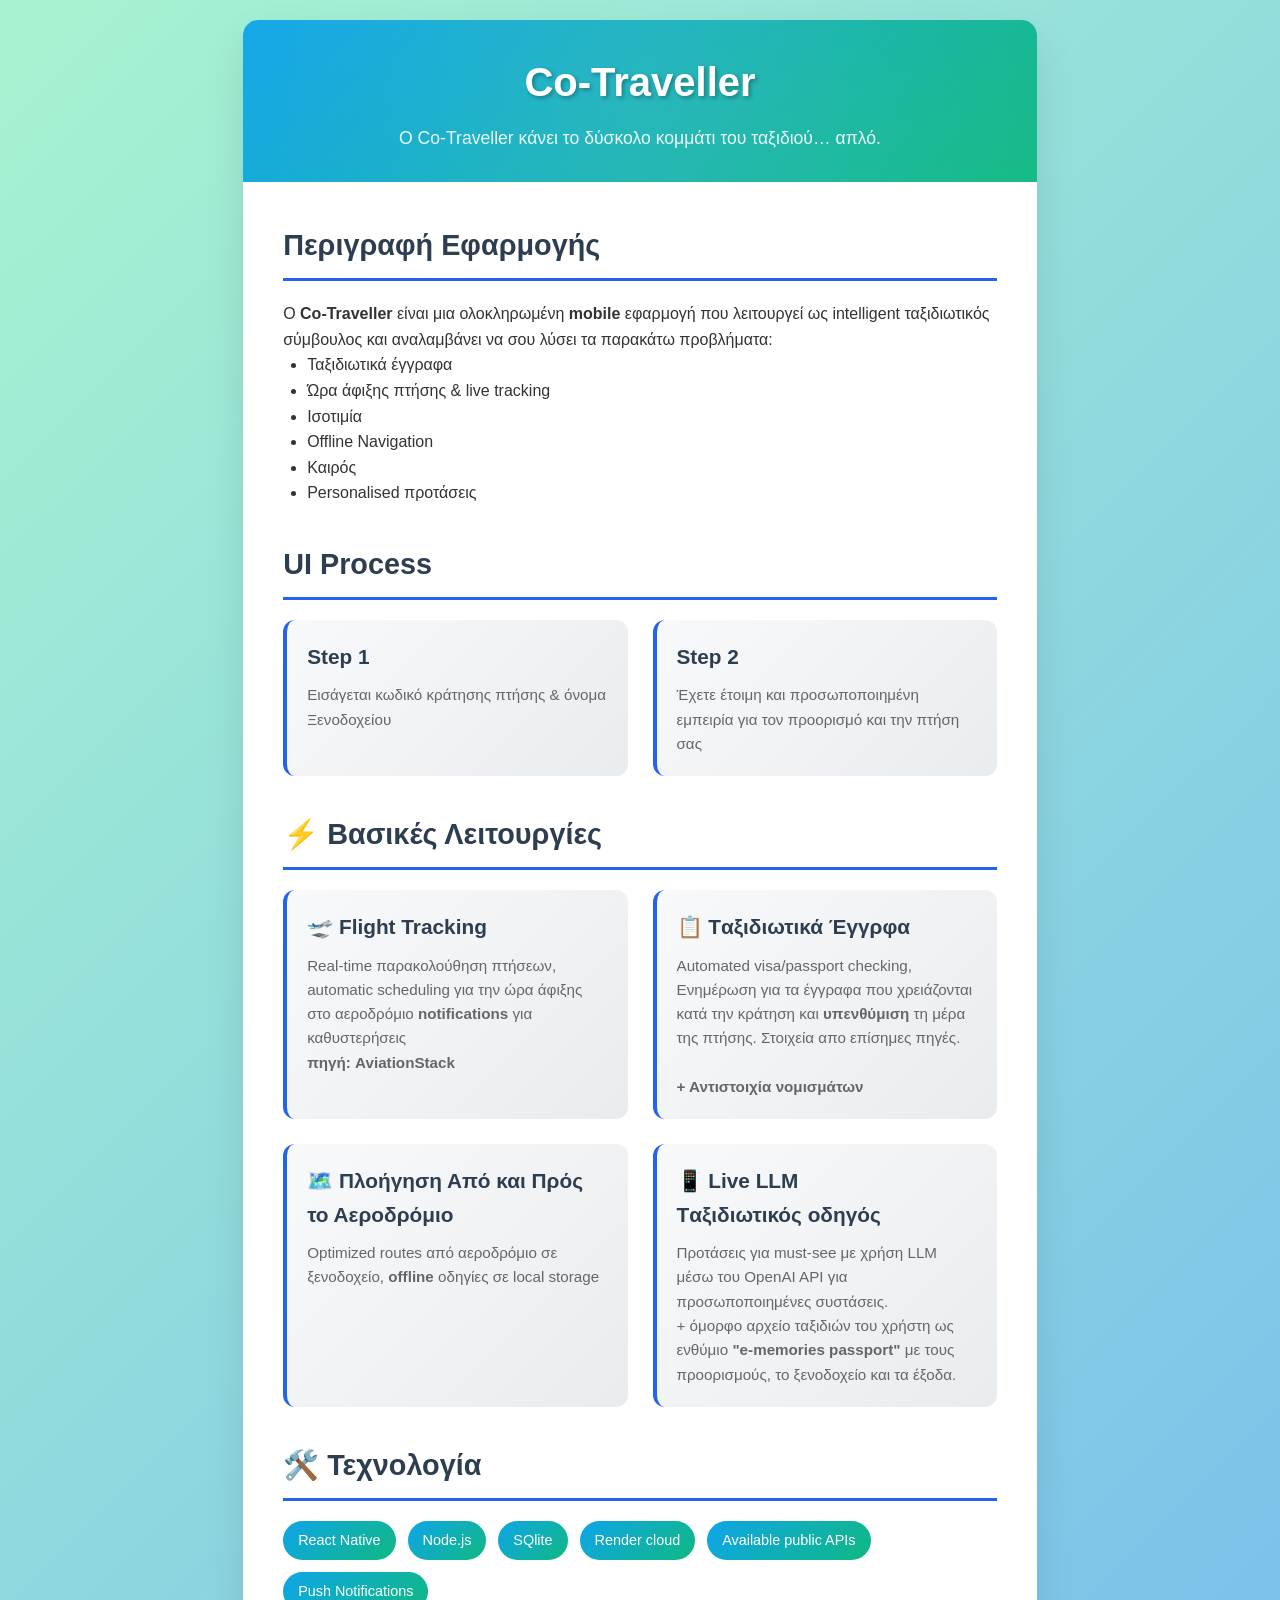
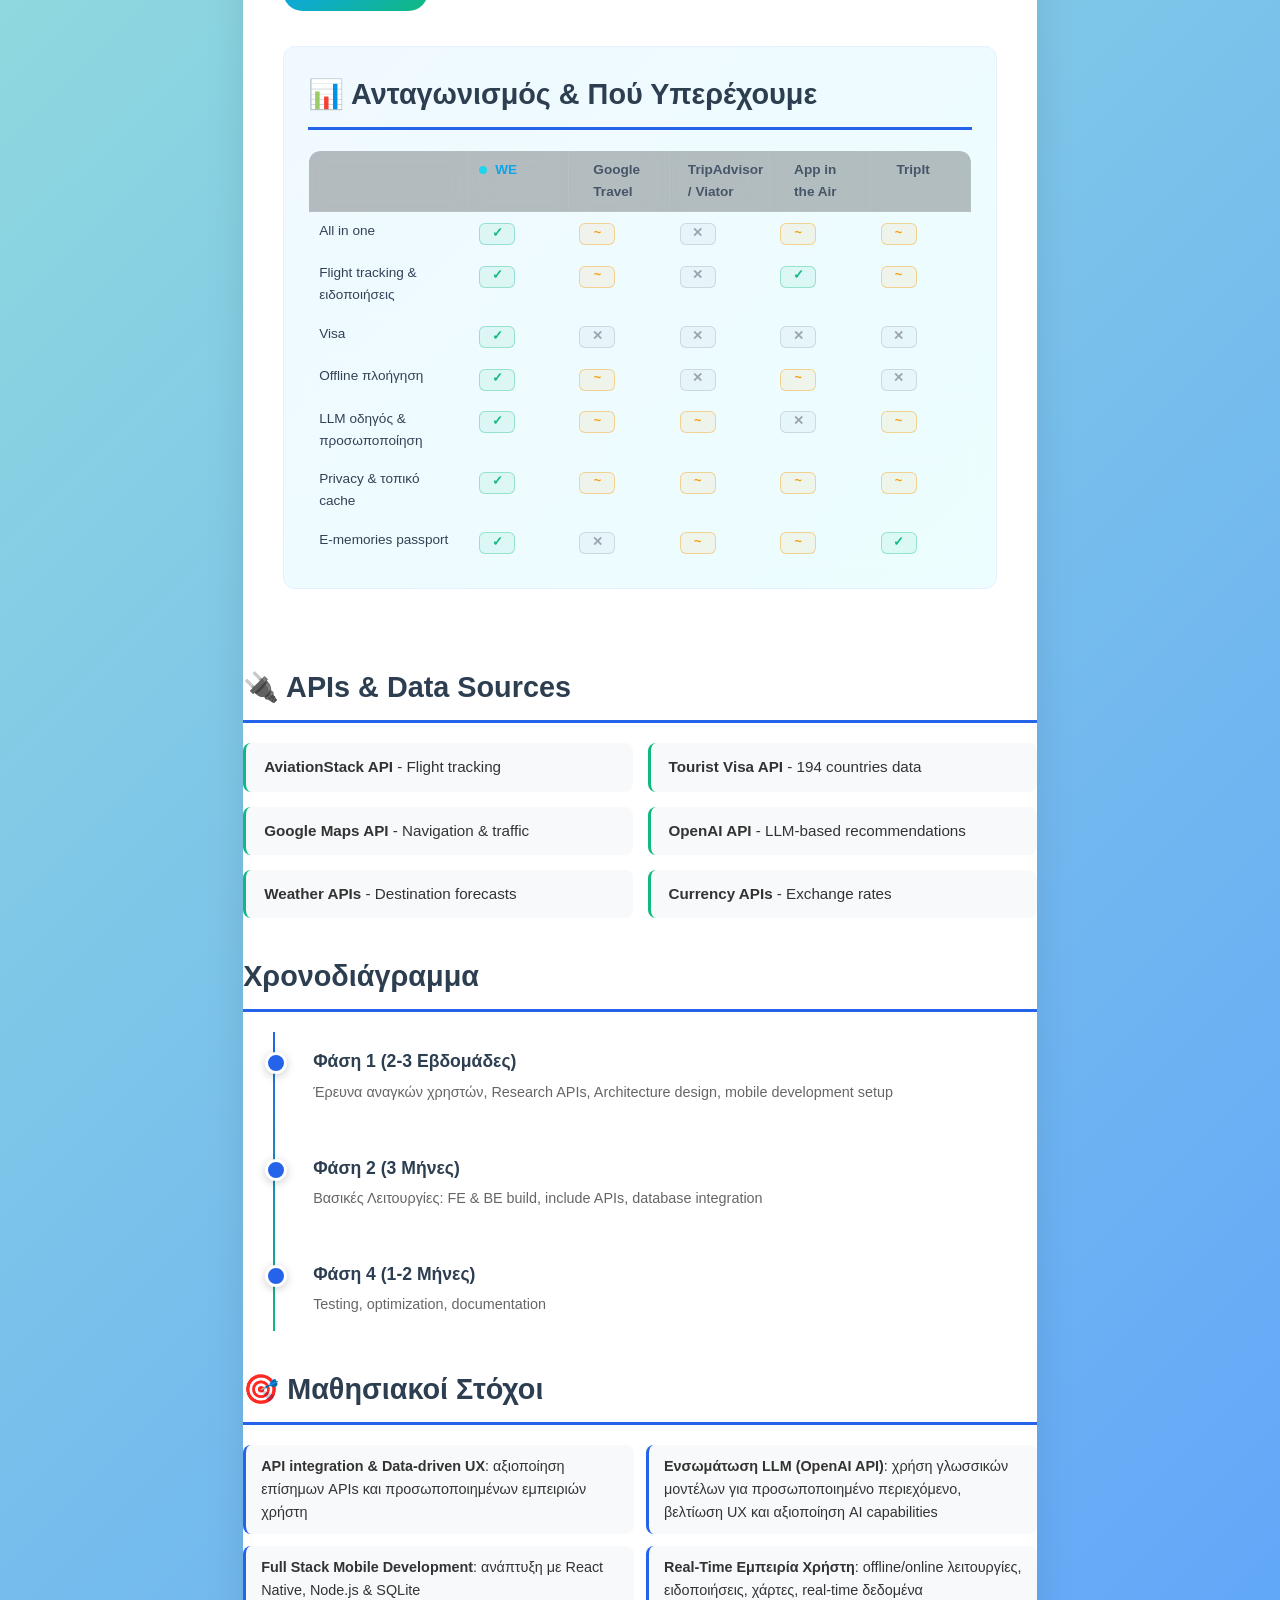
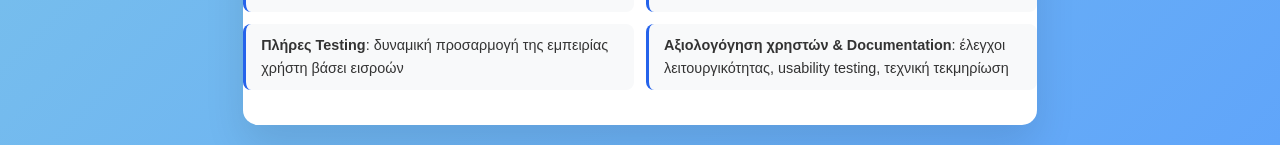
==== index.html @ 0fa01d72 "separate" ====
<!DOCTYPE html>
<html lang="el">
<head>
    <meta charset="UTF-8">
    <meta name="viewport" content="width=device-width, initial-scale=1.0">
    <title>Co-Traveller App - Διπλωματική Εργασία</title>
    <link rel="stylesheet" href="./index.css">
</head>
<body>
    <div class="container">
        <div class="header">
            <h1>Co-Traveller</h1>
            <p>Ο Co-Traveller κάνει το δύσκολο κομμάτι του ταξιδιού… απλό.</p>
        </div>

        <div class="content">
            <div class="section">
                <h2>Περιγραφή Εφαρμογής</h2>
                <p>O <strong>Co-Traveller</strong> είναι μια ολοκληρωμένη <strong>mobile</strong> εφαρμογή που λειτουργεί ως intelligent ταξιδιωτικός σύμβουλος και αναλαμβάνει να σου λύσει τα παρακάτω προβλήματα:</p>
                <div style="padding-left: 1.5em;">
                    <p> </p>
                    <ul>

                        <li>Ταξιδιωτικά έγγραφα</li>
                        <li>Ώρα άφιξης πτήσης & live tracking</li>
                        <li>Ισοτιμία</li>
                        <li>Offline Navigation</li>
                        <li>Καιρός</li>
                        <li>Personalised προτάσεις</li>
                    </ul>
                </div>
            </div>

            <div class="section">
                <h2>UI Process</h2>
                <div class="features-grid">
                    <div class="feature-card">
                        <h3>Step 1</h3>
                        <p>Εισάγεται κωδικό κράτησης πτήσης & όνομα Ξενοδοχείου</p>
                    </div>
                    <div class="feature-card">
                        <h3>Step 2</h3>
                        <p>Έχετε έτοιμη και προσωποποιημένη εμπειρία για τον προορισμό και την πτήση σας</p>
                    </div>
                </div>
            </div>

            <div class="section">
                <h2>⚡ Βασικές Λειτουργίες</h2>
                <div class="features-grid">
                    <div class="feature-card">
                        <h3>🛫 Flight Tracking</h3>
                        <p>Real-time παρακολούθηση πτήσεων, automatic scheduling για την ώρα άφιξης στο αεροδρόμιο <strong>notifications</strong> για καθυστερήσεις <br><strong> πηγή: AviationStack</strong></p>
                    </div>
                    <div class="feature-card">
                        <h3>📋 Tαξιδιωτικά Έγγρφα </h3>
                        <p>Automated visa/passport checking, Ενημέρωση για τα έγγραφα που χρειάζονται κατά την κράτηση και <strong>υπενθύμιση</strong> τη μέρα της πτήσης. Στοιχεία απο επίσημες πηγές.<br><br><strong> + Αντιστοιχία νομισμάτων</strong> </p>
                    </div>
                    <div class="feature-card">
                        <h3>🗺️ Πλοήγηση Από και Πρός το Αεροδρόμιο </h3>
                        <p>Optimized routes από αεροδρόμιο σε ξενοδοχείο, <strong>offline</strong> οδηγίες σε local storage </p>
                    </div>
                    <div class="feature-card">
                        <h3>📱 Live LLM <br>Tαξιδιωτικός οδηγός</h3>
                        <p>Προτάσεις για must-see με χρήση LLM μέσω του OpenAI API για προσωποποιημένες συστάσεις. <br>+ όμορφο αρχείο ταξιδιών του χρήστη ως ενθύμιο <strong>"e-memories passport"</strong> με τους προορισμούς, το ξενοδοχείο και τα έξοδα.</p>
                    </div>
                </div>
            </div>
            

            <div class="section">
                <h2>🛠️ Τεχνολογία</h2>
                <div class="tech-stack">
                    <div class="tech-item">React Native</div>
                    <div class="tech-item">Node.js </div>
                    <div class="tech-item">SQlite</div>
                    <div class="tech-item">Render cloud</div>
                    <div class="tech-item">Available public APIs</div>
                    <div class="tech-item"> Push Notifications</div>
                </div>
            </div>

            <div class="section compare-section">
  <h2 class="compare-title">📊 Ανταγωνισμός & Πού Υπερέχουμε</h2>


    <div class="matrix-wrap">
      <div class="matrix-grid">
        <!-- Header Row -->
        <div class="matrix-cell matrix-head"></div>
        <div class="matrix-cell matrix-head"><div class="matrix-col-title brand co"><span class="dot-sm" style="background:#22d3ee"></span> WE</div></div>
        <div class="matrix-cell matrix-head"><div class="matrix-col-title brand comp"><span class="dot-sm"></span> Google Travel</div></div>
        <div class="matrix-cell matrix-head"><div class="matrix-col-title brand comp"><span class="dot-sm"></span> TripAdvisor / Viator</div></div>
        <div class="matrix-cell matrix-head"><div class="matrix-col-title brand comp"><span class="dot-sm"></span> App in the Air</div></div>
        <div class="matrix-cell matrix-head"><div class="matrix-col-title brand comp"><span class="dot-sm"></span> TripIt</div></div>

        <!-- Row: PNR → End-to-end Flow -->
        <div class="matrix-cell matrix-row-title">All in one</div>
        <div class="matrix-cell"><span class="pill yes"><span class="sym">✓</span></span></div>
        <div class="matrix-cell"><span class="pill partial"><span class="sym">~</span></span></div>
        <div class="matrix-cell"><span class="pill no"><span class="sym">✕</span></span></div>
        <div class="matrix-cell"><span class="pill partial"><span class="sym">~</span></span></div>
        <div class="matrix-cell"><span class="pill partial"><span class="sym">~</span></span></div>

        <!-- Row: Flight Tracking & Alerts -->
        <div class="matrix-cell matrix-row-title">Flight tracking & ειδοποιήσεις</div>
        <div class="matrix-cell"><span class="pill yes"><span class="sym">✓</span></span></div>
        <div class="matrix-cell"><span class="pill partial"><span class="sym">~</span></span></div>
        <div class="matrix-cell"><span class="pill no"><span class="sym">✕</span></span></div>
        <div class="matrix-cell"><span class="pill yes"><span class="sym">✓</span></span></div>
        <div class="matrix-cell"><span class="pill partial"><span class="sym">~</span></span></div>

        <!-- Row: Visa / Έγγραφα -->
        <div class="matrix-cell matrix-row-title">Visa</div>
        <div class="matrix-cell"><span class="pill yes"><span class="sym">✓</span></span></div>
        <div class="matrix-cell"><span class="pill no"><span class="sym">✕</span></span></div>
        <div class="matrix-cell"><span class="pill no"><span class="sym">✕</span></span></div>
        <div class="matrix-cell"><span class="pill no"><span class="sym">✕</span></span></div>
        <div class="matrix-cell"><span class="pill no"><span class="sym">✕</span></span></div>

        <!-- Row: Offline Navigation -->
        <div class="matrix-cell matrix-row-title">Offline πλοήγηση</div>
        <div class="matrix-cell"><span class="pill yes"><span class="sym">✓</span></span></div>
        <div class="matrix-cell"><span class="pill partial"><span class="sym">~</span></span></div>
        <div class="matrix-cell"><span class="pill no"><span class="sym">✕</span></span></div>
        <div class="matrix-cell"><span class="pill partial"><span class="sym">~</span></span></div>
        <div class="matrix-cell"><span class="pill no"><span class="sym">✕</span></span></div>

        <!-- Row: LLM Guide / Personalization -->
        <div class="matrix-cell matrix-row-title">LLM οδηγός & προσωποποίηση</div>
        <div class="matrix-cell"><span class="pill yes"><span class="sym">✓</span></span></div>
        <div class="matrix-cell"><span class="pill partial"><span class="sym">~</span></span></div>
        <div class="matrix-cell"><span class="pill partial"><span class="sym">~</span></span></div>
        <div class="matrix-cell"><span class="pill no"><span class="sym">✕</span></span></div>
        <div class="matrix-cell"><span class="pill partial"><span class="sym">~</span></span></div>

        <!-- Row: Privacy / GDPR -->
        <div class="matrix-cell matrix-row-title">Privacy & τοπικό cache </div>
        <div class="matrix-cell"><span class="pill yes"><span class="sym">✓</span></span></div>
        <div class="matrix-cell"><span class="pill partial"><span class="sym">~</span></span></div>
        <div class="matrix-cell"><span class="pill partial"><span class="sym">~</span></span></div>
        <div class="matrix-cell"><span class="pill partial"><span class="sym">~</span></span></div>
        <div class="matrix-cell"><span class="pill partial"><span class="sym">~</span></span></div>

        <!-- Row: E‑memories passport -->
        <div class="matrix-cell matrix-row-title">E‑memories passport </div>
        <div class="matrix-cell"><span class="pill yes"><span class="sym">✓</span></span></div>
        <div class="matrix-cell"><span class="pill no"><span class="sym">✕</span></span></div>
        <div class="matrix-cell"><span class="pill partial"><span class="sym">~</span></span></div>
        <div class="matrix-cell"><span class="pill partial"><span class="sym">~</span></span></div>
        <div class="matrix-cell"><span class="pill yes"><span class="sym">✓</span></span></div>
      </div>
    </div>

  </div>

            </div>
            

            <div class="section">
                <h2>🔌 APIs & Data Sources</h2>
                <div class="apis-list">
                    <div class="api-item"><strong>AviationStack API</strong> - Flight tracking</div>
                    <div class="api-item"><strong>Tourist Visa API</strong> - 194 countries data</div>
                    <div class="api-item"><strong>Google Maps API</strong> - Navigation & traffic</div>
                    <div class="api-item"><strong>OpenAI API</strong> - LLM-based recommendations</div>
                    <div class="api-item"><strong>Weather APIs</strong> - Destination forecasts</div>
                    <div class="api-item"><strong>Currency APIs</strong> - Exchange rates</div>
                </div>
            </div>

            <div class="section">
                <h2>Χρονοδιάγραμμα</h2>
                <div class="timeline">
                    <div class="timeline-item">
                        <h4>Φάση 1 (2-3 Εβδομάδες)</h4>
                        <p>Έρευνα αναγκών χρηστών, Research APIs, Architecture design, mobile development setup</p>
                    </div>
                    <div class="timeline-item">
                        <h4>Φάση 2 (3 Μήνες)</h4>
                        <p>Βασικές Λειτουργίες: FE & BE build, include APIs, database integration</p>
                    </div>
                    <div class="timeline-item">
                        <h4>Φάση 4 (1-2 Μήνες)</h4>
                        <p>Testing, optimization, documentation</p>
                    </div>
                </div>
            </div>

            <div class="section">
                <h2>🎯 Μαθησιακοί Στόχοι</h2>
                <ul class="learning-goals">
                    <li><strong>API integration & Data-driven UX</strong>: αξιοποίηση επίσημων APIs και προσωποποιημένων εμπειριών χρήστη</li>
                    <li><strong>Ενσωμάτωση LLM (OpenAI API)</strong>: χρήση γλωσσικών μοντέλων για προσωποποιημένο περιεχόμενο, βελτίωση UX και αξιοποίηση AI capabilities</li>
                    <li><strong>Full Stack Mobile Development</strong>: ανάπτυξη με React Native, Node.js & SQLite</li>
                    <li><strong>Real-Time Εμπειρία Χρήστη</strong>: offline/online λειτουργίες, ειδοποιήσεις, χάρτες, real-time δεδομένα</li>
                    <li><strong>Πλήρες Testing</strong>: δυναμική προσαρμογή της εμπειρίας χρήστη βάσει εισροών</li>
                    <li><strong>Αξιολογόγηση χρηστών & Documentation</strong>: έλεγχοι λειτουργικότητας, usability testing, τεχνική τεκμηρίωση</li>
                </ul>
            </div>
    </div>
</div>
</body>
</html>
---- index.css ----
* {
    margin: 0;
    padding: 0;
    box-sizing: border-box;
}

body {
    font-family: 'Segoe UI', Tahoma, Geneva, Verdana, sans-serif;
    line-height: 1.6;
    color: #333;
    background: linear-gradient(135deg, #a7f3d0 0%, #60a5fa 100%);
    min-height: 100vh;
    padding: 20px;
}

.container {
    max-width: 210mm;
    margin: 0 auto;
    background: white;
    border-radius: 15px;
    box-shadow: 0 20px 40px rgba(0,0,0,0.1);
    overflow: hidden;
    animation: slideIn 0.8s ease-out;
}

@keyframes slideIn {
    from { transform: translateY(30px); opacity: 0; }
    to { transform: translateY(0); opacity: 1; }
}

.header {
    background: linear-gradient(135deg, #0ea5e9, #10b981);
    color: white;
    padding: 30px;
    text-align: center;
    position: relative;
    overflow: hidden;
}

.header::before {
    content: '';
    position: absolute;
    top: -50%;
    left: -50%;
    width: 200%;
    height: 200%;
    background: radial-gradient(circle, rgba(255,255,255,0.1) 0%, transparent 70%);
    animation: pulse 4s ease-in-out infinite;
}

@keyframes pulse {
    0%, 100% { transform: scale(1); opacity: 0.5; }
    50% { transform: scale(1.1); opacity: 0.8; }
}

.header h1 {
    font-size: 2.5em;
    margin-bottom: 10px;
    text-shadow: 2px 2px 4px rgba(0,0,0,0.3);
    position: relative;
    z-index: 1;
}

.header p {
    font-size: 1.1em;
    opacity: 0.9;
    position: relative;
    z-index: 1;
}

.content {
    padding: 40px;
}

.section {
    margin-bottom: 35px;
    opacity: 0;
    transform: translateY(20px);
    animation: fadeInUp 0.6s ease-out forwards;
}

.section:nth-child(1) { animation-delay: 0.2s; }
.section:nth-child(2) { animation-delay: 0.4s; }
.section:nth-child(3) { animation-delay: 0.6s; }
.section:nth-child(4) { animation-delay: 0.8s; }
.section:nth-child(5) { animation-delay: 1s; }

@keyframes fadeInUp {
    to {
        opacity: 1;
        transform: translateY(0);
    }
}

.section h2 {
    color: #2c3e50;
    font-size: 1.8em;
    margin-bottom: 20px;
    padding-bottom: 10px;
    border-bottom: 3px solid #2563eb;
    position: relative;
}

.section h2::before {
    content: '';
    position: absolute;
    bottom: -3px;
    left: 0;
    width: 0;
    height: 3px;
    background: #10b981;
    transition: width 0.3s ease;
}

.section:hover h2::before {
    width: 100%;
}

.features-grid {
    display: grid;
    grid-template-columns: repeat(2, 1fr);
    gap: 25px;
    margin-top: 20px;
}

.feature-card {
    background: linear-gradient(135deg, #f8f9fa, #e9ecef);
    padding: 20px;
    border-radius: 12px;
    border-left: 4px solid #2563eb;
    transition: all 0.3s ease;
    position: relative;
    overflow: hidden;
}

.feature-card::before {
    content: '';
    position: absolute;
    top: 0;
    left: -100%;
    width: 100%;
    height: 100%;
    background: linear-gradient(90deg, transparent, rgba(255,255,255,0.4), transparent);
    transition: left 0.5s ease;
}

.feature-card:hover::before {
    left: 100%;
}

.feature-card:hover {
    transform: translateY(-5px);
    box-shadow: 0 10px 25px rgba(0,0,0,0.1);
}

.feature-card h3 {
    color: #2c3e50;
    font-size: 1.3em;
    margin-bottom: 10px;
}

.feature-card p {
    color: #666;
    font-size: 0.95em;
}

.tech-stack {
    display: flex;
    flex-wrap: wrap;
    gap: 12px;
    margin-top: 15px;
}

.tech-item {
    background: linear-gradient(135deg, #0ea5e9, #10b981);
    color: white;
    padding: 8px 15px;
    border-radius: 20px;
    font-size: 0.9em;
    font-weight: 500;
    transition: all 0.3s ease;
    position: relative;
    overflow: hidden;
}

.tech-item::before {
    content: '';
    position: absolute;
    top: 0;
    left: -100%;
    width: 100%;
    height: 100%;
    background: linear-gradient(90deg, transparent, rgba(255,255,255,0.3), transparent);
    transition: left 0.4s ease;
}

.tech-item:hover::before {
    left: 100%;
}

.tech-item:hover {
    transform: translateY(-2px);
    box-shadow: 0 5px 15px rgba(0,0,0,0.2);
}

.apis-list {
    display: grid;
    grid-template-columns: repeat(2, 1fr);
    gap: 15px;
    margin-top: 15px;
}

.api-item {
    background: #f8f9fa;
    padding: 12px 18px;
    border-radius: 8px;
    border-left: 3px solid #10b981;
    font-size: 0.95em;
    transition: all 0.3s ease;
}

.api-item:hover {
    background: #e9ecef;
    transform: translateX(5px);
}

.highlight {
    background: linear-gradient(135deg, #10b981, #2563eb);
    color: white;
    padding: 25px;
    border-radius: 12px;
    margin-top: 20px;
    text-align: center;
    position: relative;
    overflow: hidden;
}

.highlight::before {
    content: '';
    position: absolute;
    top: -50%;
    left: -50%;
    width: 200%;
    height: 200%;
    background: radial-gradient(circle, rgba(255,255,255,0.1) 0%, transparent 70%);
    animation: rotate 6s linear infinite;
}

@keyframes rotate {
    0% { transform: rotate(0deg); }
    100% { transform: rotate(360deg); }
}

.highlight h3 {
    font-size: 1.4em;
    margin-bottom: 10px;
    position: relative;
    z-index: 1;
}

.highlight p {
    font-size: 1.1em;
    opacity: 0.9;
    position: relative;
    z-index: 1;
}

.timeline {
    position: relative;
    margin-top: 20px;
}

.timeline::before {
    content: '';
    position: absolute;
    left: 30px;
    top: 0;
    bottom: 0;
    width: 2px;
    background: linear-gradient(to bottom, #2563eb, #10b981);
}

.timeline-item {
    position: relative;
    padding: 15px 0 15px 70px;
    margin-bottom: 20px;
}

.timeline-item::before {
    content: '';
    position: absolute;
    left: 22px;
    top: 20px;
    width: 16px;
    height: 16px;
    background: #2563eb;
    border-radius: 50%;
    border: 3px solid white;
    box-shadow: 0 2px 10px rgba(0,0,0,0.2);
}

.timeline-item h4 {
    color: #2c3e50;
    font-size: 1.1em;
    margin-bottom: 5px;
}

.timeline-item p {
    color: #666;
    font-size: 0.9em;
}

.learning-goals {
    display: grid;
    grid-template-columns: 1fr 1fr;
    gap: 12px;
    margin-top: 15px;
    list-style: none;
    padding-left: 0;
}
.learning-goals li {
    background: #f8f9fa;
    border-left: 3px solid #2563eb;
    padding: 10px 15px;
    border-radius: 8px;
    font-size: 0.9em;
}

.compare-section {
    background: linear-gradient(135deg, #f0f9ff, #ecfeff);
    border: 1px solid #e5f0ff;
    border-radius: 12px;
    padding: 24px;
}
.compare-title {
    display: flex;
    align-items: center;
    gap: 10px;
}
.compare-grid {
    display: grid;
    grid-template-columns: 1fr 1fr;
    gap: 20px;
    margin-top: 18px;
}
.compare-card {
    background: linear-gradient(135deg, #ffffff, #f8fafc);
    border-left: 4px solid #10b981;
    border-radius: 12px;
    padding: 18px 18px 14px;
    box-shadow: 0 6px 18px rgba(16,185,129,0.08);
    position: relative;
    overflow: hidden;
}
.compare-card::after {
    content: "";
    position: absolute;
    top: 0;
    left: -80%;
    width: 60%;
    height: 100%;
    background: linear-gradient(90deg, transparent, rgba(16,185,129,0.08), transparent);
    transition: left 0.6s ease;
}
.compare-card:hover::after { left: 120%; }
.compare-card h3 {
    margin-bottom: 10px;
    color: #0f172a;
    font-size: 1.1em;
}
.compare-list {
    list-style: none;
    padding-left: 0;
    display: grid;
    gap: 8px;
}
.compare-list li {
    background: #f1f5f9;
    border: 1px solid #e2e8f0;
    border-radius: 10px;
    padding: 10px 12px;
    font-size: 0.92em;
}
.tag-row { display: flex; flex-wrap: wrap; gap: 8px; margin-top: 10px; }
.tag {
    background: linear-gradient(135deg, #2563eb, #10b981);
    color: #fff;
    font-size: 0.75em;
    padding: 6px 10px;
    border-radius: 999px;
    white-space: nowrap;
    box-shadow: 0 4px 10px rgba(37,99,235,0.15);
}
.win-card { border-left-color: #2563eb; }
.kpi-row {
    display: grid;
    grid-template-columns: repeat(3, 1fr);
    gap: 12px;
    margin-top: 16px;
}
.kpi {
    background: #ffffff;
    border: 1px solid #e2e8f0;
    border-radius: 10px;
    padding: 10px 12px;
    text-align: center;
    font-size: 0.85em;
}

/* Subway-style comparison */
.legend { display:flex; gap:12px; align-items:center; margin-top:10px; }
.legend .badge { display:inline-flex; align-items:center; gap:8px; font-size:0.85em; padding:6px 10px; border-radius:999px; border:1px solid rgba(255,255,255,0.22); background:rgba(255,255,255,0.06); }
.dot { width:10px; height:10px; border-radius:50%; display:inline-block; }
.dot.cyan { background:#22d3ee; box-shadow:0 0 10px rgba(34,211,238,0.8); }
.dot.gray { background:#9ca3af; }

.rail-wrap { position:relative; margin-top:24px; display:grid; gap:26px; }
.rail { position:relative; height:6px; background: linear-gradient(90deg, rgba(255,255,255,0.18), rgba(255,255,255,0.08)); border-radius:6px; overflow:visible; }
.rail.competitors { background: linear-gradient(90deg, rgba(156,163,175,0.6), rgba(156,163,175,0.25)); }
.rail.co { background: linear-gradient(90deg, rgba(34,211,238,0.8), rgba(34,211,238,0.35)); box-shadow: 0 0 18px rgba(34,211,238,0.25); }

.stop { position:absolute; top:50%; transform:translate(-50%, -50%); width:14px; height:14px; border-radius:50%; background:#0b1220; border:2px solid rgba(255,255,255,0.65); box-shadow:0 0 0 4px rgba(255,255,255,0.05) inset; }
.rail.co .stop { border-color:#22d3ee; box-shadow:0 0 8px rgba(34,211,238,0.6), 0 0 0 4px rgba(34,211,238,0.12) inset; }

.label { position:absolute; top:-34px; transform:translateX(-50%); font-size:0.82em; color:#e5e7eb; white-space:nowrap; padding:4px 8px; border:1px solid rgba(255,255,255,0.12); background:rgba(0,0,0,0.25); border-radius:8px; backdrop-filter: blur(8px); -webkit-backdrop-filter: blur(8px); }
.label.bottom { top:20px; }

/* Heat band feature matrix */
.heat { margin-top:28px; display:grid; gap:10px; }
.heat-row { display:grid; grid-template-columns: 160px 1fr; gap:12px; align-items:center; }
.heat-name { font-size:0.85em; color:#e5e7eb; opacity:0.9; }
.heat-bar { position:relative; height:8px; background: rgba(255,255,255,0.08); border-radius:999px; overflow:hidden; }
.heat-fill.cyan { position:absolute; left:0; top:0; bottom:0; width:var(--w, 60%); background: linear-gradient(90deg, #22d3ee, rgba(34,211,238,0.3)); box-shadow:0 0 14px rgba(34,211,238,0.4); }
.heat-fill.gray { position:absolute; left:0; top:0; bottom:0; width:var(--w, 40%); background: linear-gradient(90deg, #9ca3af, rgba(156,163,175,0.25)); }

/* Comparison Matrix (clear & accessible) */
.matrix { margin-top: 12px; }
.matrix-legend { display:flex; gap:8px; align-items:center; flex-wrap:wrap; font-size:0.80em; }
.pill { display:inline-flex; align-items:center; justify-content:center; gap:0; width:36px; height:22px; border-radius:6px; border:1px solid rgba(255,255,255,0.12); background:rgba(255,255,255,0.06); font-weight:700; font-size:0.80em; }
.pill .sym { line-height:1; transform: translateY(-1px); }
.dot-sm { width:8px; height:8px; border-radius:50%; display:inline-block; }
.yes { color:#10b981; border-color: rgba(16,185,129,0.35)!important; background: rgba(16,185,129,0.08)!important; }
.partial { color:#f59e0b; border-color: rgba(245,158,11,0.4)!important; background: rgba(245,158,11,0.08)!important; }
.no { color:#9ca3af; border-color: rgba(156,163,175,0.35)!important; background: rgba(156,163,175,0.08)!important; }

.matrix-wrap { margin-top:12px; overflow:hidden; border:1px solid rgba(255,255,255,0.12); border-radius:12px; max-width:100%; }
.matrix-grid { width:100%; min-width:100%; display:grid; grid-template-columns: 160px repeat(5, minmax(0, 1fr)); }
.matrix-cell { padding:8px 10px; border-bottom:1px solid rgba(255,255,255,0.08); border-right:1px solid rgba(255,255,255,0.06); }
.matrix-head { position:sticky; top:0; backdrop-filter: blur(8px); -webkit-backdrop-filter: blur(8px); background:rgba(0,0,0,0.25); font-weight:700; }
.matrix-col-title { font-size:0.85em; color:#1e293b; }
.matrix-row-title { font-size:0.85em; color:#334155; }
.brand { display:flex; align-items:center; gap:8px; font-weight:700; }
.brand .dot-sm { width:8px; height:8px; }
.brand.co { color:#0ea5e9; }
.brand.comp { color:#475569; }

.note { margin-top:10px; font-size:0.82em; color:#475569; opacity:0.9; }

@media (max-width: 768px) {
  .matrix-grid { width:100%; min-width:100%; grid-template-columns: 140px repeat(5, minmax(0, 1fr)); }
  .matrix-cell { padding:6px 8px; }
  .matrix-col-title, .matrix-row-title { font-size:0.78em; }
  .pill { width:32px; height:20px; font-size:0.75em; border-radius:6px; }
}

/* Responsive tweaks */
@media (max-width: 768px) {
  .label { display:none; }
  .heat-row { grid-template-columns: 120px 1fr; }
}

@media print {
    body {
        background: white;
        padding: 0;
    }
    
    .container {
        box-shadow: none;
        border-radius: 0;
    }
    
    .section {
        page-break-inside: avoid;
    }
}
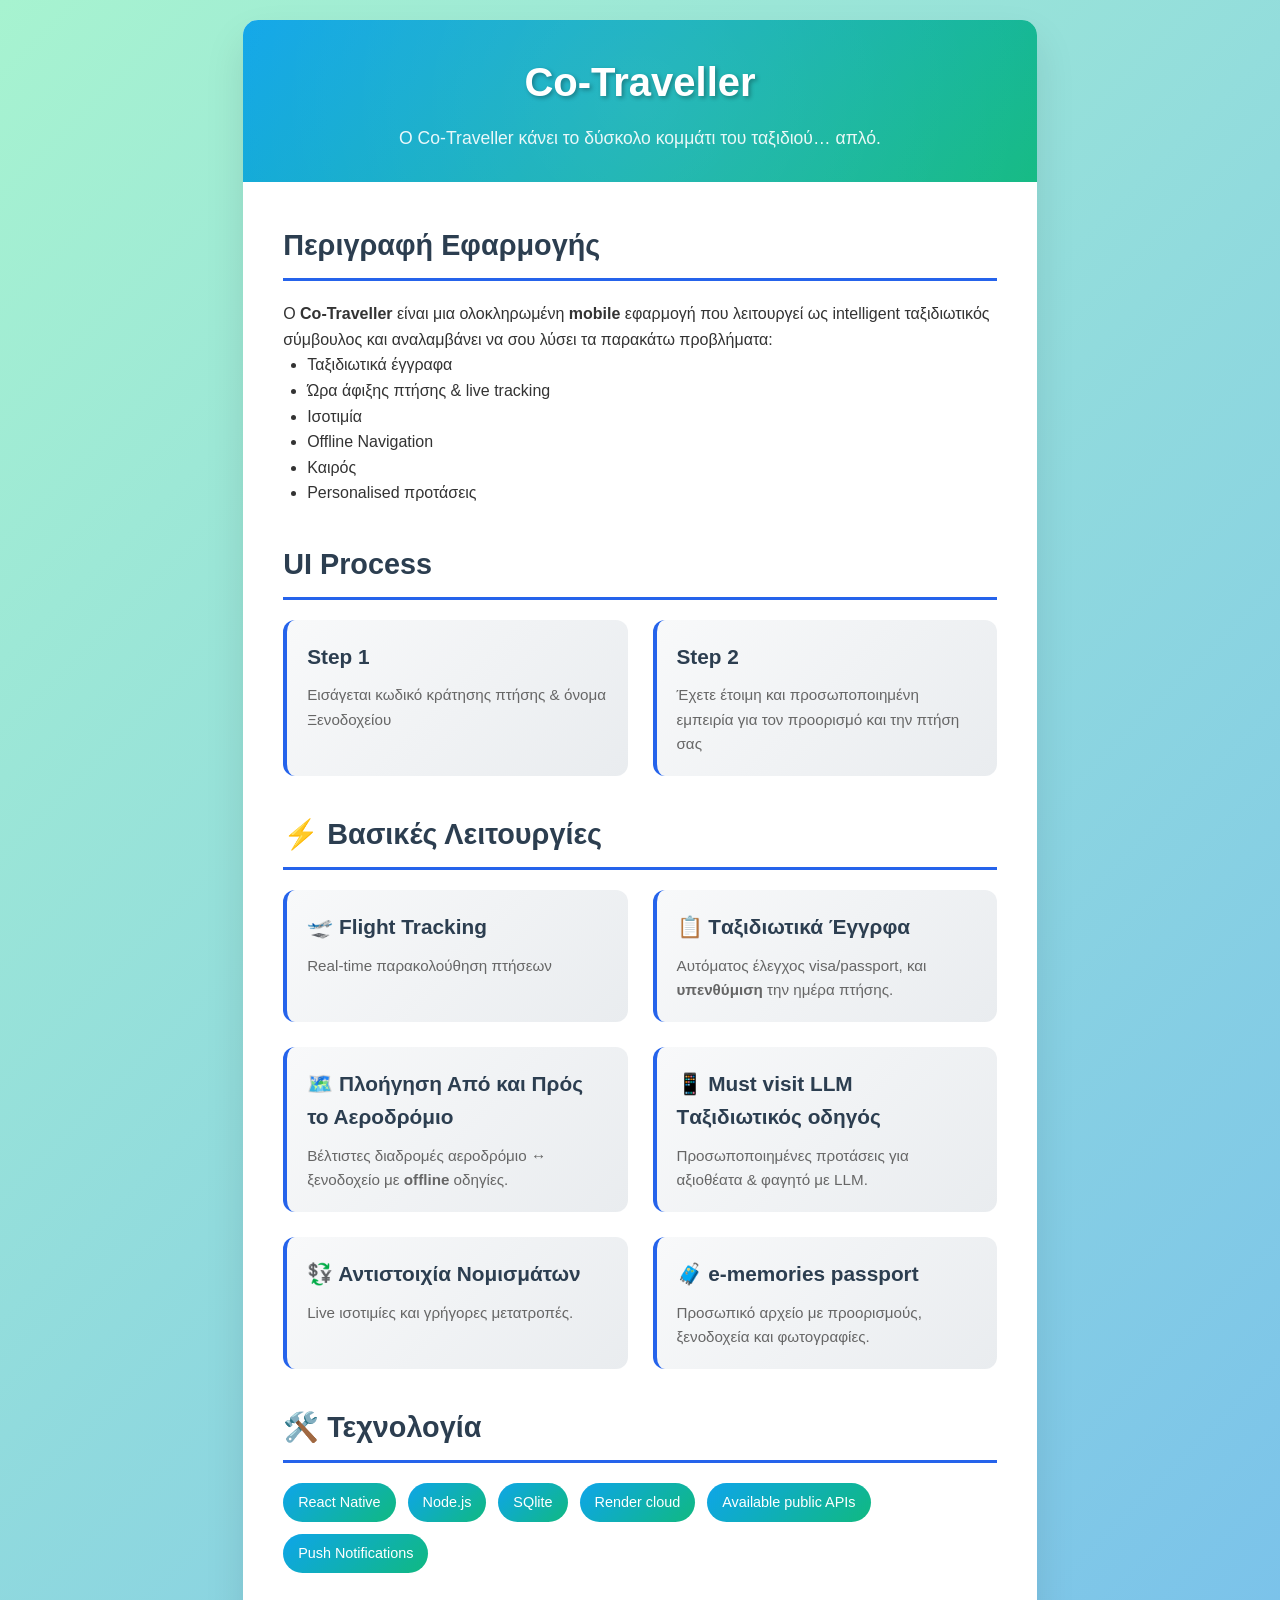
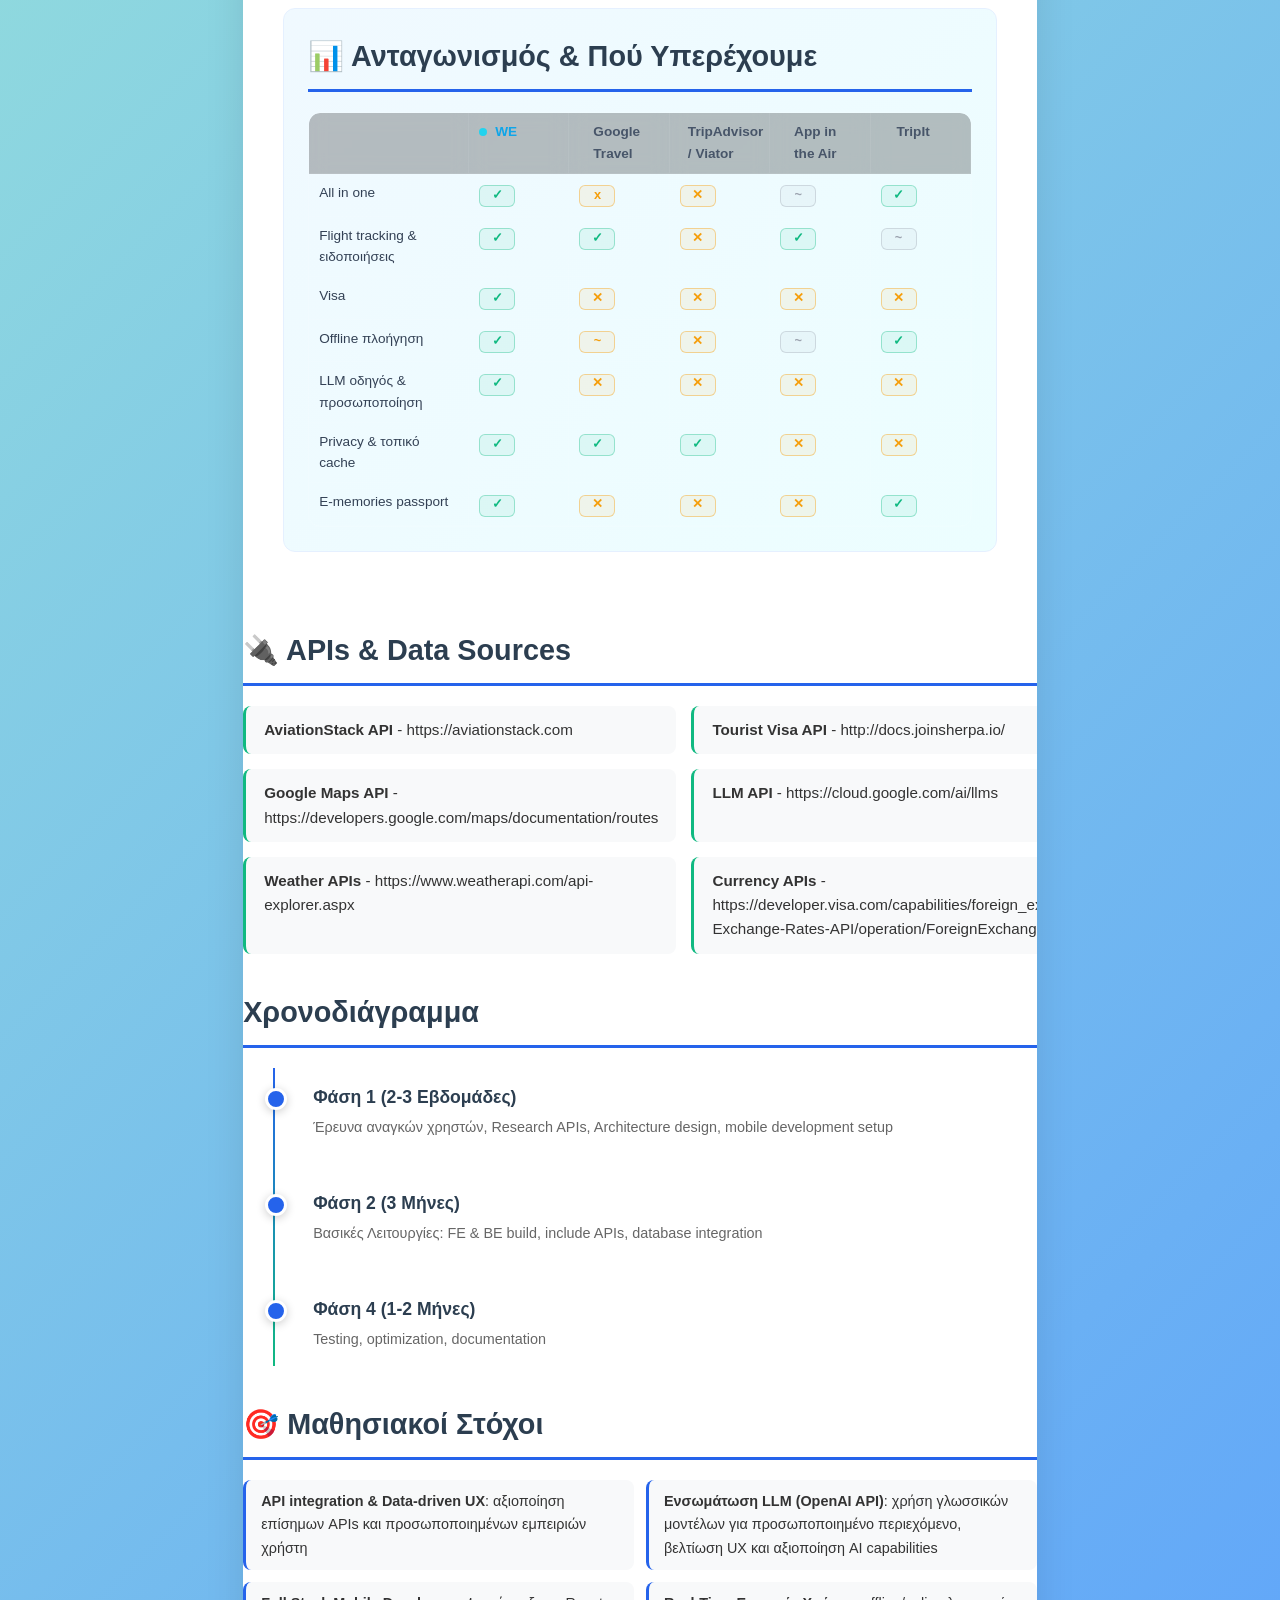
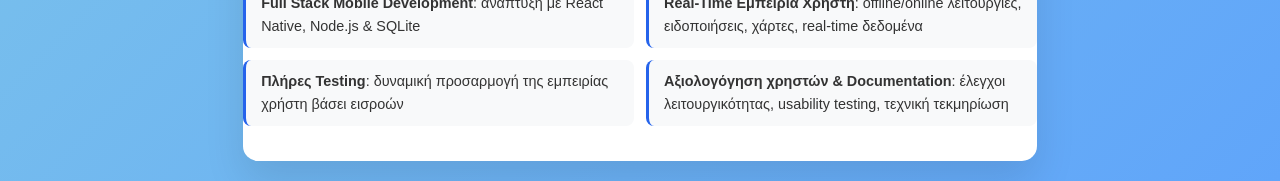
==== commit c9627e65: "in" ====
--- a/index.html
+++ b/index.html
@@ -50,19 +50,27 @@
                 <div class="features-grid">
                     <div class="feature-card">
                         <h3>🛫 Flight Tracking</h3>
-                        <p>Real-time παρακολούθηση πτήσεων, automatic scheduling για την ώρα άφιξης στο αεροδρόμιο <strong>notifications</strong> για καθυστερήσεις <br><strong> πηγή: AviationStack</strong></p>
+                        <p>Real‑time παρακολούθηση πτήσεων </p>
                     </div>
                     <div class="feature-card">
                         <h3>📋 Tαξιδιωτικά Έγγρφα </h3>
-                        <p>Automated visa/passport checking, Ενημέρωση για τα έγγραφα που χρειάζονται κατά την κράτηση και <strong>υπενθύμιση</strong> τη μέρα της πτήσης. Στοιχεία απο επίσημες πηγές.<br><br><strong> + Αντιστοιχία νομισμάτων</strong> </p>
+                        <p>Αυτόματος έλεγχος visa/passport, και <strong>υπενθύμιση</strong> την ημέρα πτήσης.</p>
                     </div>
                     <div class="feature-card">
                         <h3>🗺️ Πλοήγηση Από και Πρός το Αεροδρόμιο </h3>
-                        <p>Optimized routes από αεροδρόμιο σε ξενοδοχείο, <strong>offline</strong> οδηγίες σε local storage </p>
-                    </div>
-                    <div class="feature-card">
-                        <h3>📱 Live LLM <br>Tαξιδιωτικός οδηγός</h3>
-                        <p>Προτάσεις για must-see με χρήση LLM μέσω του OpenAI API για προσωποποιημένες συστάσεις. <br>+ όμορφο αρχείο ταξιδιών του χρήστη ως ενθύμιο <strong>"e-memories passport"</strong> με τους προορισμούς, το ξενοδοχείο και τα έξοδα.</p>
+                        <p>Βέλτιστες διαδρομές αεροδρόμιο ↔ ξενοδοχείο με <strong>offline</strong> οδηγίες.</p>
+                    </div>
+                    <div class="feature-card">
+                        <h3>📱 Must visit LLM <br>Tαξιδιωτικός οδηγός</h3>
+                        <p>Προσωποποιημένες προτάσεις για αξιοθέατα & φαγητό με LLM.</p>
+                    </div>
+                    <div class="feature-card">
+                      <h3>💱 Αντιστοιχία Νομισμάτων</h3>
+                      <p>Live ισοτιμίες και γρήγορες μετατροπές.</p>
+                    </div>
+                    <div class="feature-card">
+                      <h3>🧳 e‑memories passport</h3>
+                      <p>Προσωπικό αρχείο με προορισμούς, ξενοδοχεία και φωτογραφίες.</p>
                     </div>
                 </div>
             </div>
@@ -97,57 +105,57 @@
         <!-- Row: PNR → End-to-end Flow -->
         <div class="matrix-cell matrix-row-title">All in one</div>
         <div class="matrix-cell"><span class="pill yes"><span class="sym">✓</span></span></div>
-        <div class="matrix-cell"><span class="pill partial"><span class="sym">~</span></span></div>
-        <div class="matrix-cell"><span class="pill no"><span class="sym">✕</span></span></div>
-        <div class="matrix-cell"><span class="pill partial"><span class="sym">~</span></span></div>
-        <div class="matrix-cell"><span class="pill partial"><span class="sym">~</span></span></div>
+        <div class="matrix-cell"><span class="pill partial"><span class="sym">x</span></span></div>
+        <div class="matrix-cell"><span class="pill partial"><span class="sym">✕</span></span></div>
+        <div class="matrix-cell"><span class="pill no"><span class="sym">~</span></span></div>
+        <div class="matrix-cell"><span class="pill yes"><span class="sym">✓</span></span></div>
 
         <!-- Row: Flight Tracking & Alerts -->
         <div class="matrix-cell matrix-row-title">Flight tracking & ειδοποιήσεις</div>
         <div class="matrix-cell"><span class="pill yes"><span class="sym">✓</span></span></div>
-        <div class="matrix-cell"><span class="pill partial"><span class="sym">~</span></span></div>
-        <div class="matrix-cell"><span class="pill no"><span class="sym">✕</span></span></div>
-        <div class="matrix-cell"><span class="pill yes"><span class="sym">✓</span></span></div>
-        <div class="matrix-cell"><span class="pill partial"><span class="sym">~</span></span></div>
+        <div class="matrix-cell"><span class="pill yes"><span class="sym">✓</span></span></div>
+        <div class="matrix-cell"><span class="pill partial"><span class="sym">✕</span></span></div>
+        <div class="matrix-cell"><span class="pill yes"><span class="sym">✓</span></span></div>
+        <div class="matrix-cell"><span class="pill no"><span class="sym">~</span></span></div>
 
         <!-- Row: Visa / Έγγραφα -->
         <div class="matrix-cell matrix-row-title">Visa</div>
         <div class="matrix-cell"><span class="pill yes"><span class="sym">✓</span></span></div>
-        <div class="matrix-cell"><span class="pill no"><span class="sym">✕</span></span></div>
-        <div class="matrix-cell"><span class="pill no"><span class="sym">✕</span></span></div>
-        <div class="matrix-cell"><span class="pill no"><span class="sym">✕</span></span></div>
-        <div class="matrix-cell"><span class="pill no"><span class="sym">✕</span></span></div>
+        <div class="matrix-cell"><span class="pill partial"><span class="sym">✕</span></span></div>
+        <div class="matrix-cell"><span class="pill partial"><span class="sym">✕</span></span></div>
+        <div class="matrix-cell"><span class="pill partial"><span class="sym">✕</span></span></div>
+        <div class="matrix-cell"><span class="pill partial"><span class="sym">✕</span></span></div>
 
         <!-- Row: Offline Navigation -->
         <div class="matrix-cell matrix-row-title">Offline πλοήγηση</div>
         <div class="matrix-cell"><span class="pill yes"><span class="sym">✓</span></span></div>
         <div class="matrix-cell"><span class="pill partial"><span class="sym">~</span></span></div>
-        <div class="matrix-cell"><span class="pill no"><span class="sym">✕</span></span></div>
-        <div class="matrix-cell"><span class="pill partial"><span class="sym">~</span></span></div>
-        <div class="matrix-cell"><span class="pill no"><span class="sym">✕</span></span></div>
+        <div class="matrix-cell"><span class="pill partial"><span class="sym">✕</span></span></div>
+        <div class="matrix-cell"><span class="pill no"><span class="sym">~</span></span></div>
+        <div class="matrix-cell"><span class="pill yes"><span class="sym">✓</span></span></div>
 
         <!-- Row: LLM Guide / Personalization -->
         <div class="matrix-cell matrix-row-title">LLM οδηγός & προσωποποίηση</div>
         <div class="matrix-cell"><span class="pill yes"><span class="sym">✓</span></span></div>
-        <div class="matrix-cell"><span class="pill partial"><span class="sym">~</span></span></div>
-        <div class="matrix-cell"><span class="pill partial"><span class="sym">~</span></span></div>
-        <div class="matrix-cell"><span class="pill no"><span class="sym">✕</span></span></div>
-        <div class="matrix-cell"><span class="pill partial"><span class="sym">~</span></span></div>
+        <div class="matrix-cell"><span class="pill partial"><span class="sym">✕</span></span></div>
+        <div class="matrix-cell"><span class="pill partial"><span class="sym">✕</span></span></div>
+        <div class="matrix-cell"><span class="pill partial"><span class="sym">✕</span></span></div>
+        <div class="matrix-cell"><span class="pill partial"><span class="sym">✕</span></span></div>
 
         <!-- Row: Privacy / GDPR -->
         <div class="matrix-cell matrix-row-title">Privacy & τοπικό cache </div>
         <div class="matrix-cell"><span class="pill yes"><span class="sym">✓</span></span></div>
-        <div class="matrix-cell"><span class="pill partial"><span class="sym">~</span></span></div>
-        <div class="matrix-cell"><span class="pill partial"><span class="sym">~</span></span></div>
-        <div class="matrix-cell"><span class="pill partial"><span class="sym">~</span></span></div>
-        <div class="matrix-cell"><span class="pill partial"><span class="sym">~</span></span></div>
+        <div class="matrix-cell"><span class="pill yes"><span class="sym">✓</span></span></div>
+        <div class="matrix-cell"><span class="pill yes"><span class="sym">✓</span></span></div>
+        <div class="matrix-cell"><span class="pill partial"><span class="sym">✕</span></span></div>
+        <div class="matrix-cell"><span class="pill partial"><span class="sym">✕</span></span></div>
 
         <!-- Row: E‑memories passport -->
         <div class="matrix-cell matrix-row-title">E‑memories passport </div>
         <div class="matrix-cell"><span class="pill yes"><span class="sym">✓</span></span></div>
-        <div class="matrix-cell"><span class="pill no"><span class="sym">✕</span></span></div>
-        <div class="matrix-cell"><span class="pill partial"><span class="sym">~</span></span></div>
-        <div class="matrix-cell"><span class="pill partial"><span class="sym">~</span></span></div>
+        <div class="matrix-cell"><span class="pill partial"><span class="sym">✕</span></span></div>
+        <div class="matrix-cell"><span class="pill partial"><span class="sym">✕</span></span></div>
+        <div class="matrix-cell"><span class="pill partial"><span class="sym">✕</span></span></div>
         <div class="matrix-cell"><span class="pill yes"><span class="sym">✓</span></span></div>
       </div>
     </div>
@@ -160,12 +168,12 @@
             <div class="section">
                 <h2>🔌 APIs & Data Sources</h2>
                 <div class="apis-list">
-                    <div class="api-item"><strong>AviationStack API</strong> - Flight tracking</div>
-                    <div class="api-item"><strong>Tourist Visa API</strong> - 194 countries data</div>
-                    <div class="api-item"><strong>Google Maps API</strong> - Navigation & traffic</div>
-                    <div class="api-item"><strong>OpenAI API</strong> - LLM-based recommendations</div>
-                    <div class="api-item"><strong>Weather APIs</strong> - Destination forecasts</div>
-                    <div class="api-item"><strong>Currency APIs</strong> - Exchange rates</div>
+                    <div class="api-item"><strong>AviationStack API</strong> - https://aviationstack.com </div>
+                    <div class="api-item"><strong>Tourist Visa API</strong> - http://docs.joinsherpa.io/ </div>
+                    <div class="api-item"><strong>Google Maps API</strong> - https://developers.google.com/maps/documentation/routes</div>
+                    <div class="api-item"><strong>LLM API</strong> - https://cloud.google.com/ai/llms </div>
+                    <div class="api-item"><strong>Weather APIs</strong> - https://www.weatherapi.com/api-explorer.aspx </div>
+                    <div class="api-item"><strong>Currency APIs</strong> - https://developer.visa.com/capabilities/foreign_exchange/reference#tag/Foreign-Exchange-Rates-API/operation/ForeignExchangeRates_v2%20-%20Latest</div>
                 </div>
             </div>
 
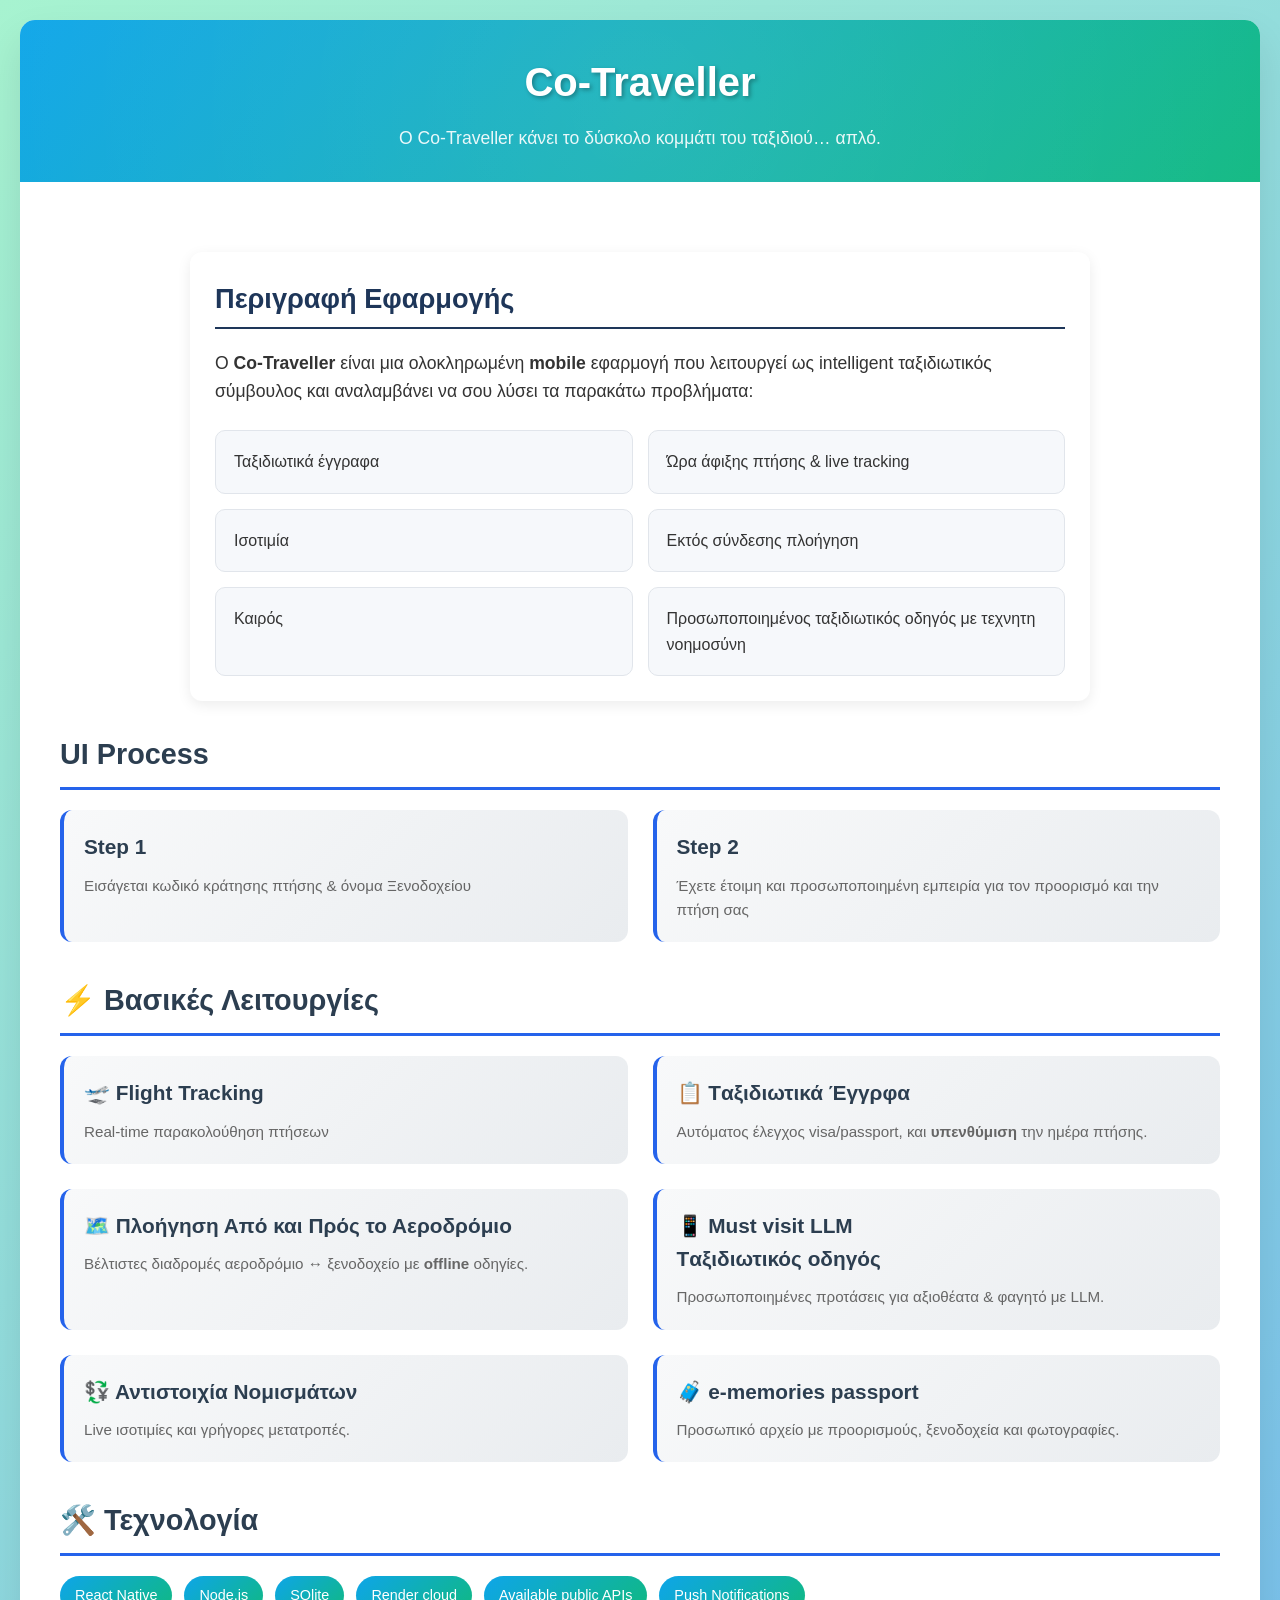
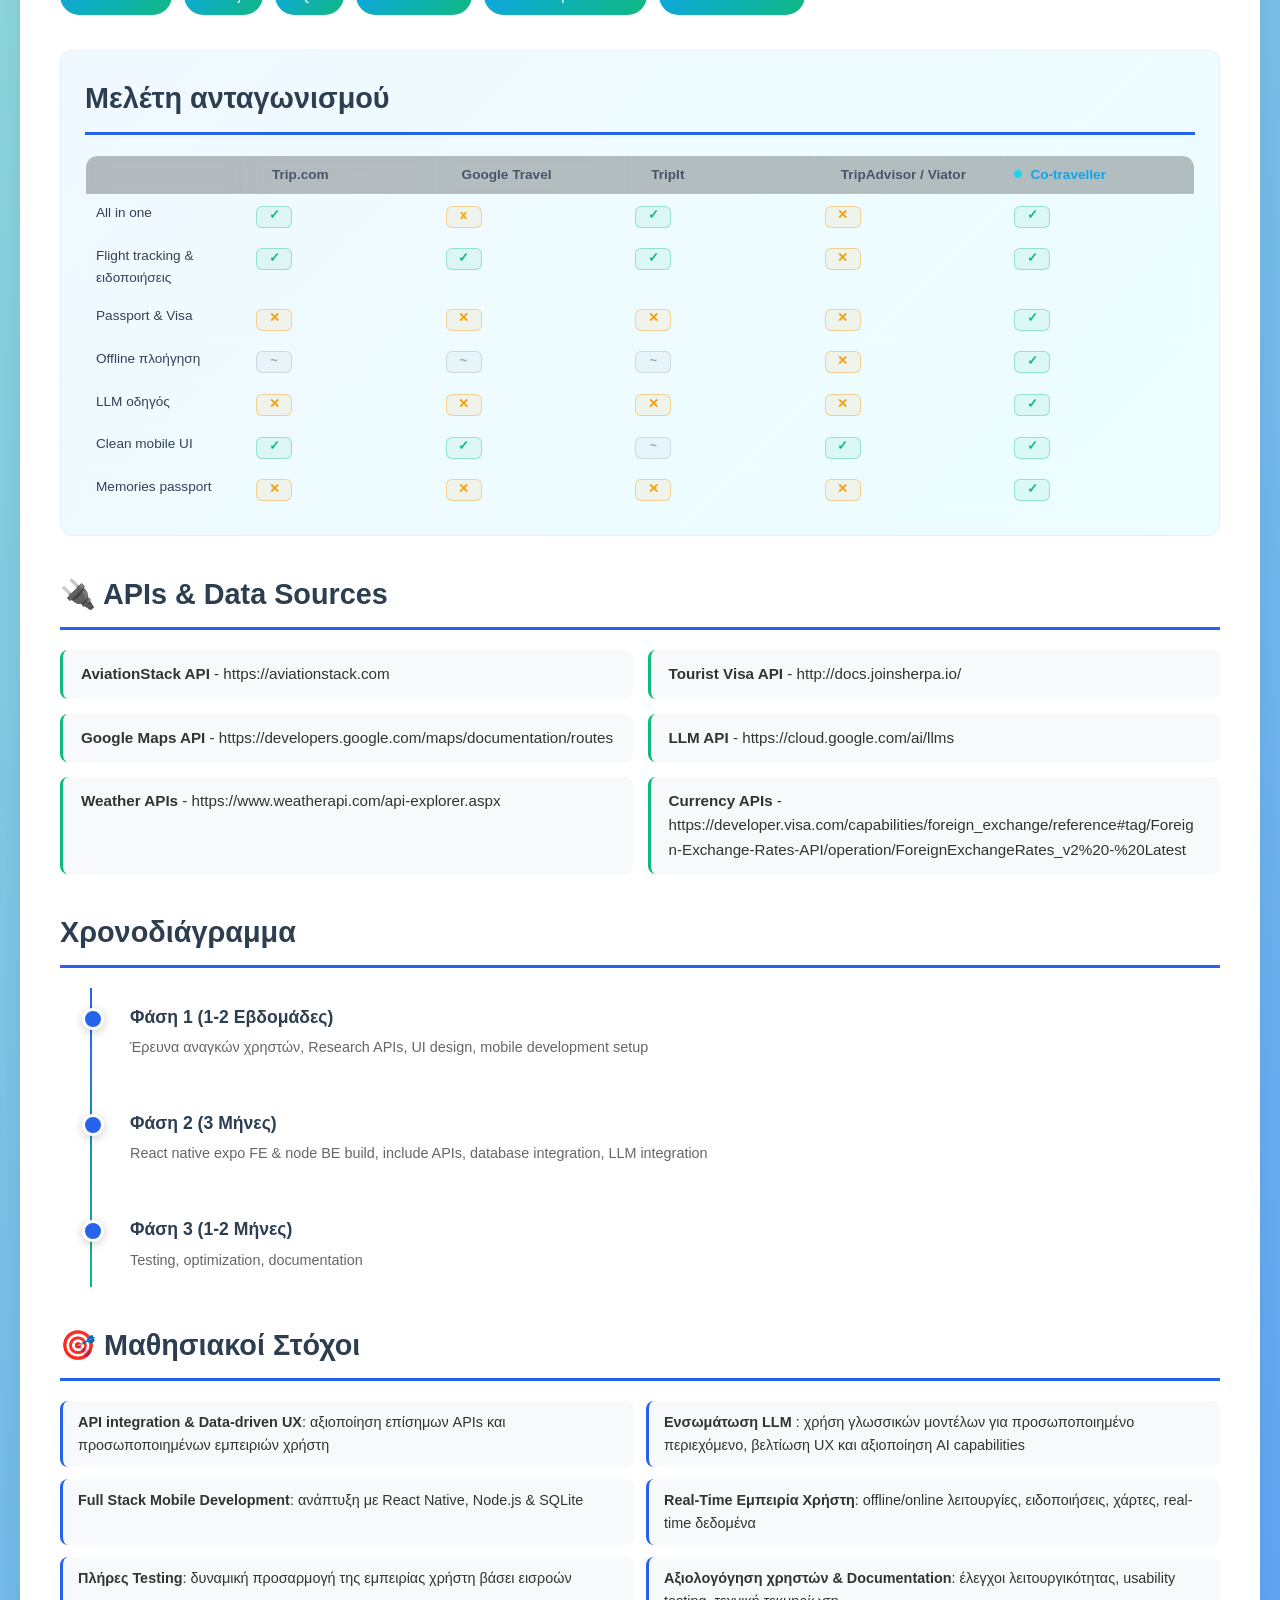
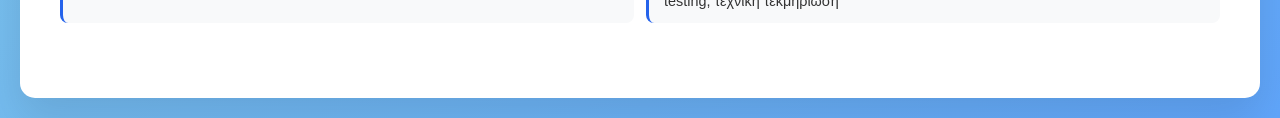
==== commit 915e4fff: "competition and corrections" ====
--- a/index.html
+++ b/index.html
@@ -14,22 +14,45 @@
         </div>
 
         <div class="content">
-            <div class="section">
-                <h2>Περιγραφή Εφαρμογής</h2>
-                <p>O <strong>Co-Traveller</strong> είναι μια ολοκληρωμένη <strong>mobile</strong> εφαρμογή που λειτουργεί ως intelligent ταξιδιωτικός σύμβουλος και αναλαμβάνει να σου λύσει τα παρακάτω προβλήματα:</p>
-                <div style="padding-left: 1.5em;">
-                    <p> </p>
-                    <ul>
-
-                        <li>Ταξιδιωτικά έγγραφα</li>
-                        <li>Ώρα άφιξης πτήσης & live tracking</li>
-                        <li>Ισοτιμία</li>
-                        <li>Offline Navigation</li>
-                        <li>Καιρός</li>
-                        <li>Personalised προτάσεις</li>
-                    </ul>
-                </div>
-            </div>
+            <div style="max-width: 900px; margin: 30px auto; padding: 25px; border-radius: 12px; background: #ffffff; box-shadow: 0 4px 14px rgba(0,0,0,0.08); font-family: 'Segoe UI', Roboto, sans-serif; color: #333;">
+
+  <h2 style="margin-bottom: 20px; font-size: 1.7em; color: #1e3659; border-bottom: 2px solid #1e3659; padding-bottom: 6px;">
+    Περιγραφή Εφαρμογής
+  </h2>
+
+  <p style="font-size: 1.1em; line-height: 1.6; margin-bottom: 25px;">
+    Ο <strong>Co-Traveller</strong> είναι μια ολοκληρωμένη <strong>mobile</strong> εφαρμογή που λειτουργεί ως intelligent ταξιδιωτικός σύμβουλος και αναλαμβάνει να σου λύσει τα παρακάτω προβλήματα:
+  </p>
+
+  <div style="display: grid; grid-template-columns: repeat(auto-fit, minmax(280px, 1fr)); gap: 15px;">
+    
+    <div style="background:#f6f8fb; padding:18px; border-radius:10px; border:1px solid #e1e5eb;">
+      Ταξιδιωτικά έγγραφα
+    </div>
+    
+    <div style="background:#f6f8fb; padding:18px; border-radius:10px; border:1px solid #e1e5eb;">
+      Ώρα άφιξης πτήσης & live tracking
+    </div>
+    
+    <div style="background:#f6f8fb; padding:18px; border-radius:10px; border:1px solid #e1e5eb;">
+      Ισοτιμία
+    </div>
+    
+    <div style="background:#f6f8fb; padding:18px; border-radius:10px; border:1px solid #e1e5eb;">
+      Εκτός σύνδεσης πλοήγηση
+    </div>
+    
+    <div style="background:#f6f8fb; padding:18px; border-radius:10px; border:1px solid #e1e5eb;">
+      Καιρός
+    </div>
+    
+    <div style="background:#f6f8fb; padding:18px; border-radius:10px; border:1px solid #e1e5eb;">
+      Προσωποποιημένος ταξιδιωτικός οδηγός με τεχνητη νοημοσύνη
+    </div>
+
+  </div>
+</div>
+
 
             <div class="section">
                 <h2>UI Process</h2>
@@ -89,70 +112,62 @@
             </div>
 
             <div class="section compare-section">
-  <h2 class="compare-title">📊 Ανταγωνισμός & Πού Υπερέχουμε</h2>
+  <h2 class="compare-title">Μελέτη ανταγωνισμού</h2>
 
 
     <div class="matrix-wrap">
       <div class="matrix-grid">
-        <!-- Header Row -->
         <div class="matrix-cell matrix-head"></div>
-        <div class="matrix-cell matrix-head"><div class="matrix-col-title brand co"><span class="dot-sm" style="background:#22d3ee"></span> WE</div></div>
+        <div class="matrix-cell matrix-head"><div class="matrix-col-title brand comp"><span class="dot-sm"></span> Trip.com</div></div>
         <div class="matrix-cell matrix-head"><div class="matrix-col-title brand comp"><span class="dot-sm"></span> Google Travel</div></div>
+        <div class="matrix-cell matrix-head"><div class="matrix-col-title brand comp"><span class="dot-sm"></span> TripIt</div></div>
         <div class="matrix-cell matrix-head"><div class="matrix-col-title brand comp"><span class="dot-sm"></span> TripAdvisor / Viator</div></div>
-        <div class="matrix-cell matrix-head"><div class="matrix-col-title brand comp"><span class="dot-sm"></span> App in the Air</div></div>
-        <div class="matrix-cell matrix-head"><div class="matrix-col-title brand comp"><span class="dot-sm"></span> TripIt</div></div>
-
-        <!-- Row: PNR → End-to-end Flow -->
+        <div class="matrix-cell matrix-head"><div class="matrix-col-title brand co"><span class="dot-sm" style="background:#22d3ee"></span> Co-traveller</div></div>
+
         <div class="matrix-cell matrix-row-title">All in one</div>
         <div class="matrix-cell"><span class="pill yes"><span class="sym">✓</span></span></div>
         <div class="matrix-cell"><span class="pill partial"><span class="sym">x</span></span></div>
-        <div class="matrix-cell"><span class="pill partial"><span class="sym">✕</span></span></div>
-        <div class="matrix-cell"><span class="pill no"><span class="sym">~</span></span></div>
-        <div class="matrix-cell"><span class="pill yes"><span class="sym">✓</span></span></div>
-
-        <!-- Row: Flight Tracking & Alerts -->
+        <div class="matrix-cell"><span class="pill yes"><span class="sym">✓</span></span></div>
+        <div class="matrix-cell"><span class="pill partial"><span class="sym">✕</span></span></div>
+        <div class="matrix-cell"><span class="pill yes"><span class="sym">✓</span></span></div>
+
         <div class="matrix-cell matrix-row-title">Flight tracking & ειδοποιήσεις</div>
         <div class="matrix-cell"><span class="pill yes"><span class="sym">✓</span></span></div>
         <div class="matrix-cell"><span class="pill yes"><span class="sym">✓</span></span></div>
-        <div class="matrix-cell"><span class="pill partial"><span class="sym">✕</span></span></div>
-        <div class="matrix-cell"><span class="pill yes"><span class="sym">✓</span></span></div>
-        <div class="matrix-cell"><span class="pill no"><span class="sym">~</span></span></div>
-
-        <!-- Row: Visa / Έγγραφα -->
-        <div class="matrix-cell matrix-row-title">Visa</div>
-        <div class="matrix-cell"><span class="pill yes"><span class="sym">✓</span></span></div>
-        <div class="matrix-cell"><span class="pill partial"><span class="sym">✕</span></span></div>
-        <div class="matrix-cell"><span class="pill partial"><span class="sym">✕</span></span></div>
-        <div class="matrix-cell"><span class="pill partial"><span class="sym">✕</span></span></div>
-        <div class="matrix-cell"><span class="pill partial"><span class="sym">✕</span></span></div>
-
-        <!-- Row: Offline Navigation -->
+        <div class="matrix-cell"><span class="pill yes"><span class="sym">✓</span></span></div>
+        <div class="matrix-cell"><span class="pill partial"><span class="sym">✕</span></span></div>
+        <div class="matrix-cell"><span class="pill yes"><span class="sym">✓</span></span></div>
+
+        <div class="matrix-cell matrix-row-title">Passport & Visa</div>
+        <div class="matrix-cell"><span class="pill partial"><span class="sym">✕</span></span></div>
+        <div class="matrix-cell"><span class="pill partial"><span class="sym">✕</span></span></div>
+        <div class="matrix-cell"><span class="pill partial"><span class="sym">✕</span></span></div>
+        <div class="matrix-cell"><span class="pill partial"><span class="sym">✕</span></span></div>
+        <div class="matrix-cell"><span class="pill yes"><span class="sym">✓</span></span></div>
+
         <div class="matrix-cell matrix-row-title">Offline πλοήγηση</div>
-        <div class="matrix-cell"><span class="pill yes"><span class="sym">✓</span></span></div>
-        <div class="matrix-cell"><span class="pill partial"><span class="sym">~</span></span></div>
-        <div class="matrix-cell"><span class="pill partial"><span class="sym">✕</span></span></div>
-        <div class="matrix-cell"><span class="pill no"><span class="sym">~</span></span></div>
-        <div class="matrix-cell"><span class="pill yes"><span class="sym">✓</span></span></div>
-
-        <!-- Row: LLM Guide / Personalization -->
-        <div class="matrix-cell matrix-row-title">LLM οδηγός & προσωποποίηση</div>
-        <div class="matrix-cell"><span class="pill yes"><span class="sym">✓</span></span></div>
-        <div class="matrix-cell"><span class="pill partial"><span class="sym">✕</span></span></div>
-        <div class="matrix-cell"><span class="pill partial"><span class="sym">✕</span></span></div>
-        <div class="matrix-cell"><span class="pill partial"><span class="sym">✕</span></span></div>
-        <div class="matrix-cell"><span class="pill partial"><span class="sym">✕</span></span></div>
-
-        <!-- Row: Privacy / GDPR -->
-        <div class="matrix-cell matrix-row-title">Privacy & τοπικό cache </div>
-        <div class="matrix-cell"><span class="pill yes"><span class="sym">✓</span></span></div>
-        <div class="matrix-cell"><span class="pill yes"><span class="sym">✓</span></span></div>
-        <div class="matrix-cell"><span class="pill yes"><span class="sym">✓</span></span></div>
-        <div class="matrix-cell"><span class="pill partial"><span class="sym">✕</span></span></div>
-        <div class="matrix-cell"><span class="pill partial"><span class="sym">✕</span></span></div>
-
-        <!-- Row: E‑memories passport -->
-        <div class="matrix-cell matrix-row-title">E‑memories passport </div>
-        <div class="matrix-cell"><span class="pill yes"><span class="sym">✓</span></span></div>
+        <div class="matrix-cell"><span class="pill no"><span class="sym">~</span></span></div>
+        <div class="matrix-cell"><span class="pill no"><span class="sym">~</span></span></div>
+        <div class="matrix-cell"><span class="pill no"><span class="sym">~</span></span></div>
+        <div class="matrix-cell"><span class="pill partial"><span class="sym">✕</span></span></div>
+        <div class="matrix-cell"><span class="pill yes"><span class="sym">✓</span></span></div>
+
+        <div class="matrix-cell matrix-row-title">LLM οδηγός </div>
+        <div class="matrix-cell"><span class="pill partial"><span class="sym">✕</span></span></div>
+        <div class="matrix-cell"><span class="pill partial"><span class="sym">✕</span></span></div>
+        <div class="matrix-cell"><span class="pill partial"><span class="sym">✕</span></span></div>
+        <div class="matrix-cell"><span class="pill partial"><span class="sym">✕</span></span></div>
+        <div class="matrix-cell"><span class="pill yes"><span class="sym">✓</span></span></div>
+
+        <div class="matrix-cell matrix-row-title">Clean mobile UI </div>
+        <div class="matrix-cell"><span class="pill yes"><span class="sym">✓</span></span></div>
+        <div class="matrix-cell"><span class="pill yes"><span class="sym">✓</span></span></div>
+        <div class="matrix-cell"><span class="pill no"><span class="sym">~</span></span></div>
+        <div class="matrix-cell"><span class="pill yes"><span class="sym">✓</span></span></div>
+        <div class="matrix-cell"><span class="pill yes"><span class="sym">✓</span></span></div>
+
+        <div class="matrix-cell matrix-row-title">Memories passport </div>
+        <div class="matrix-cell"><span class="pill partial"><span class="sym">✕</span></span></div>
         <div class="matrix-cell"><span class="pill partial"><span class="sym">✕</span></span></div>
         <div class="matrix-cell"><span class="pill partial"><span class="sym">✕</span></span></div>
         <div class="matrix-cell"><span class="pill partial"><span class="sym">✕</span></span></div>
@@ -162,7 +177,7 @@
 
   </div>
 
-            </div>
+            
             
 
             <div class="section">
@@ -176,20 +191,21 @@
                     <div class="api-item"><strong>Currency APIs</strong> - https://developer.visa.com/capabilities/foreign_exchange/reference#tag/Foreign-Exchange-Rates-API/operation/ForeignExchangeRates_v2%20-%20Latest</div>
                 </div>
             </div>
+        
 
             <div class="section">
                 <h2>Χρονοδιάγραμμα</h2>
                 <div class="timeline">
                     <div class="timeline-item">
-                        <h4>Φάση 1 (2-3 Εβδομάδες)</h4>
-                        <p>Έρευνα αναγκών χρηστών, Research APIs, Architecture design, mobile development setup</p>
+                        <h4>Φάση 1 (1-2 Εβδομάδες)</h4>
+                        <p>Έρευνα αναγκών χρηστών, Research APIs, UI design, mobile development setup</p>
                     </div>
                     <div class="timeline-item">
                         <h4>Φάση 2 (3 Μήνες)</h4>
-                        <p>Βασικές Λειτουργίες: FE & BE build, include APIs, database integration</p>
+                        <p>React native expo FE & node BE build, include APIs, database integration, LLM integration</p>
                     </div>
                     <div class="timeline-item">
-                        <h4>Φάση 4 (1-2 Μήνες)</h4>
+                        <h4>Φάση 3 (1-2 Μήνες)</h4>
                         <p>Testing, optimization, documentation</p>
                     </div>
                 </div>
@@ -199,7 +215,7 @@
                 <h2>🎯 Μαθησιακοί Στόχοι</h2>
                 <ul class="learning-goals">
                     <li><strong>API integration & Data-driven UX</strong>: αξιοποίηση επίσημων APIs και προσωποποιημένων εμπειριών χρήστη</li>
-                    <li><strong>Ενσωμάτωση LLM (OpenAI API)</strong>: χρήση γλωσσικών μοντέλων για προσωποποιημένο περιεχόμενο, βελτίωση UX και αξιοποίηση AI capabilities</li>
+                    <li><strong>Ενσωμάτωση LLM </strong>: χρήση γλωσσικών μοντέλων για προσωποποιημένο περιεχόμενο, βελτίωση UX και αξιοποίηση AI capabilities</li>
                     <li><strong>Full Stack Mobile Development</strong>: ανάπτυξη με React Native, Node.js & SQLite</li>
                     <li><strong>Real-Time Εμπειρία Χρήστη</strong>: offline/online λειτουργίες, ειδοποιήσεις, χάρτες, real-time δεδομένα</li>
                     <li><strong>Πλήρες Testing</strong>: δυναμική προσαρμογή της εμπειρίας χρήστη βάσει εισροών</li>
--- a/index.css
+++ b/index.css
@@ -17,7 +17,7 @@
 }
 
 .container {
-    max-width: 210mm;
+    max-width: νονε;
     margin: 0 auto;
     background: white;
     border-radius: 15px;
@@ -210,6 +210,8 @@
     display: grid;
     grid-template-columns: repeat(2, 1fr);
     gap: 15px;
+    word-wrap: break-word;
+    overflow-wrap: anywhere;
     margin-top: 15px;
 }
 
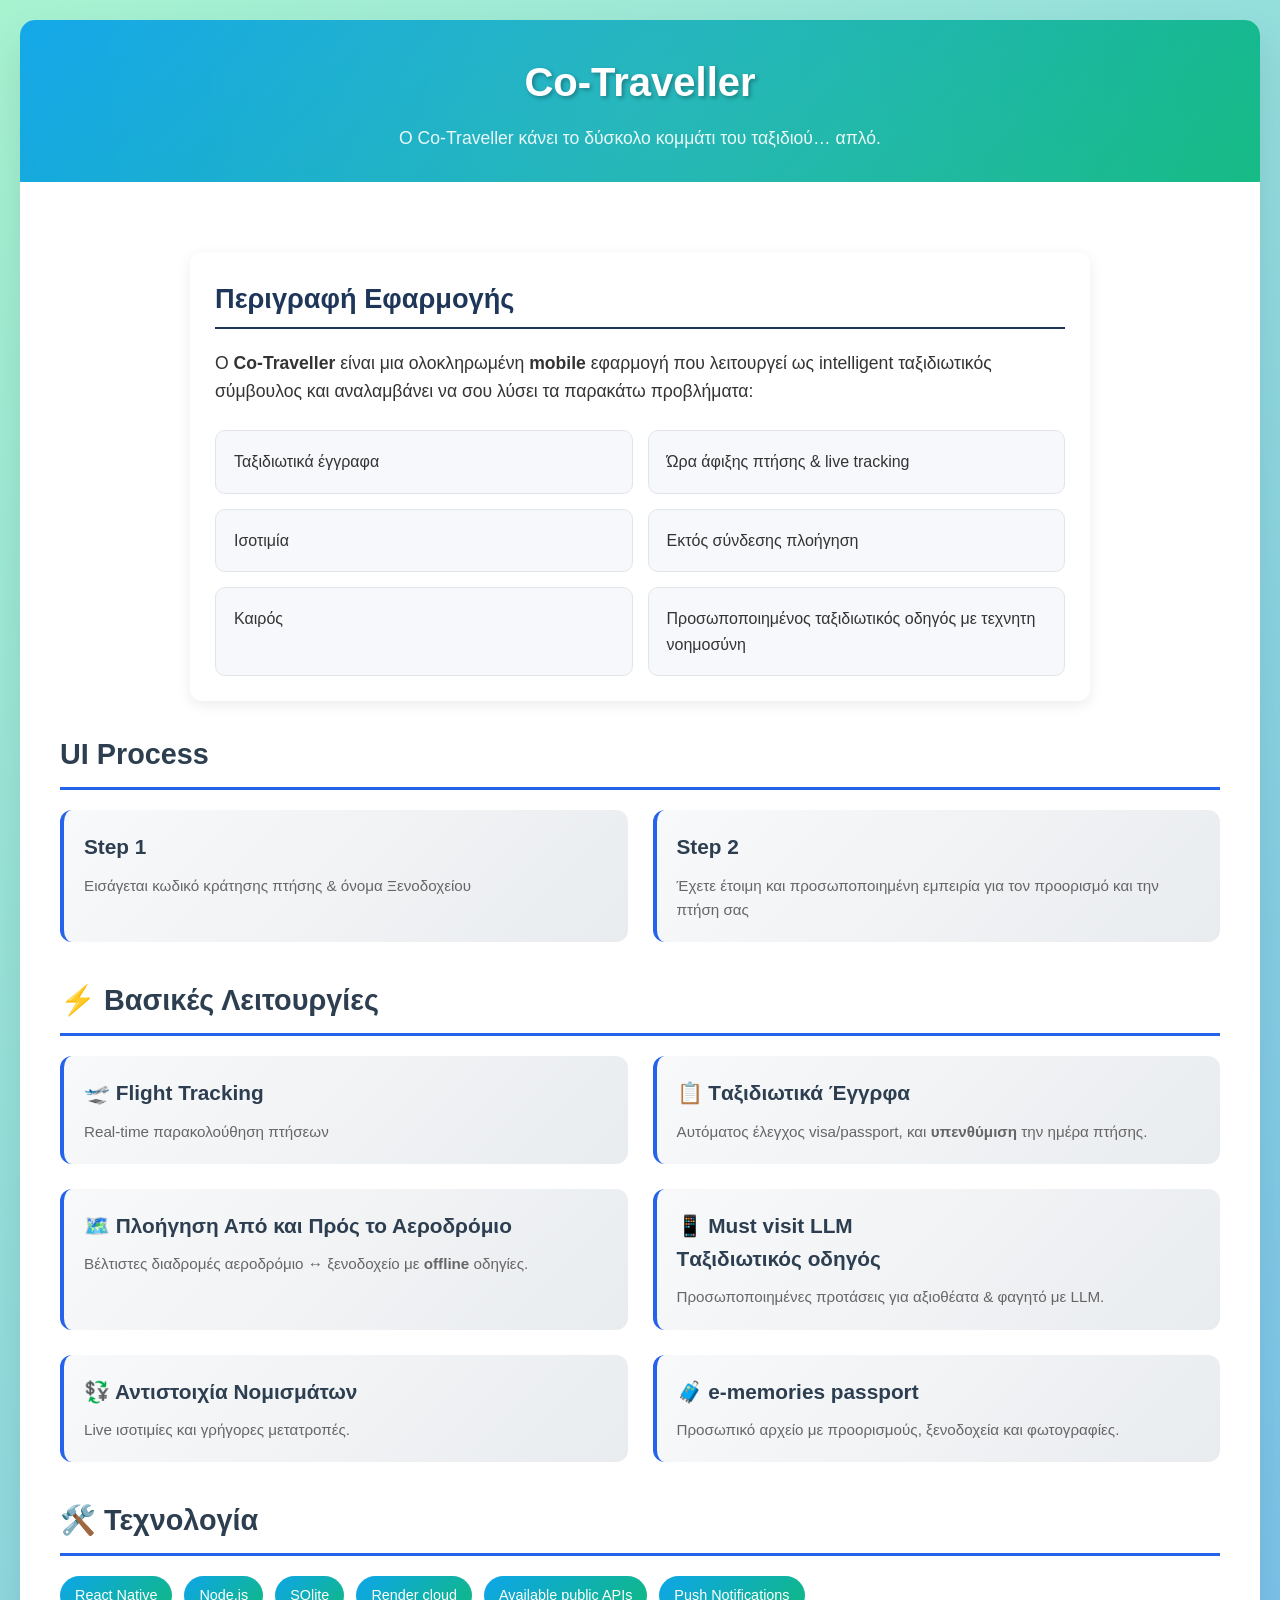
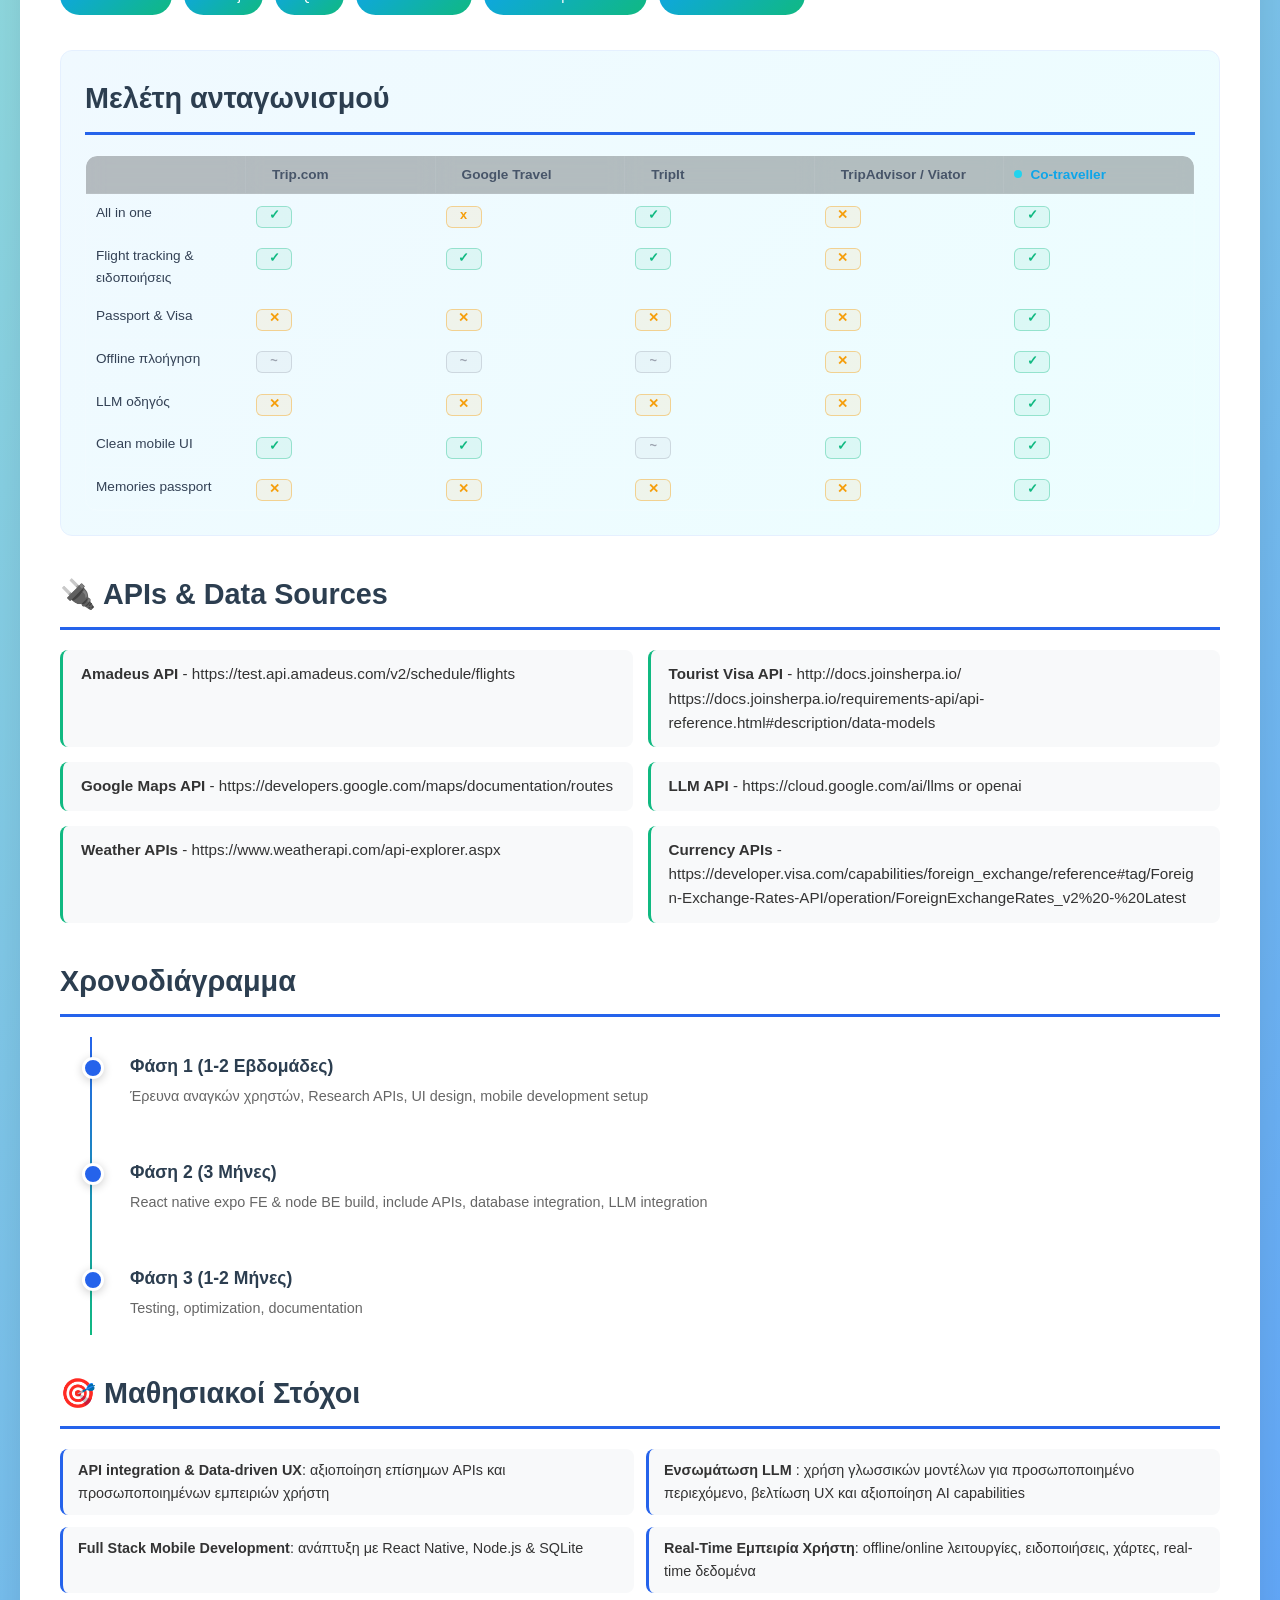
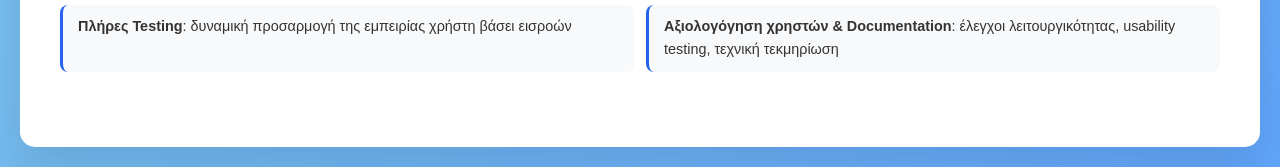
==== commit 174c1e65: "links" ====
--- a/index.html
+++ b/index.html
@@ -183,10 +183,10 @@
             <div class="section">
                 <h2>🔌 APIs & Data Sources</h2>
                 <div class="apis-list">
-                    <div class="api-item"><strong>AviationStack API</strong> - https://aviationstack.com </div>
-                    <div class="api-item"><strong>Tourist Visa API</strong> - http://docs.joinsherpa.io/ </div>
+                    <div class="api-item"><strong>Amadeus API</strong> - https://test.api.amadeus.com/v2/schedule/flights </div>
+                    <div class="api-item"><strong>Tourist Visa API</strong> - http://docs.joinsherpa.io/ https://docs.joinsherpa.io/requirements-api/api-reference.html#description/data-models</div>
                     <div class="api-item"><strong>Google Maps API</strong> - https://developers.google.com/maps/documentation/routes</div>
-                    <div class="api-item"><strong>LLM API</strong> - https://cloud.google.com/ai/llms </div>
+                    <div class="api-item"><strong>LLM API</strong> - https://cloud.google.com/ai/llms or openai </div>
                     <div class="api-item"><strong>Weather APIs</strong> - https://www.weatherapi.com/api-explorer.aspx </div>
                     <div class="api-item"><strong>Currency APIs</strong> - https://developer.visa.com/capabilities/foreign_exchange/reference#tag/Foreign-Exchange-Rates-API/operation/ForeignExchangeRates_v2%20-%20Latest</div>
                 </div>
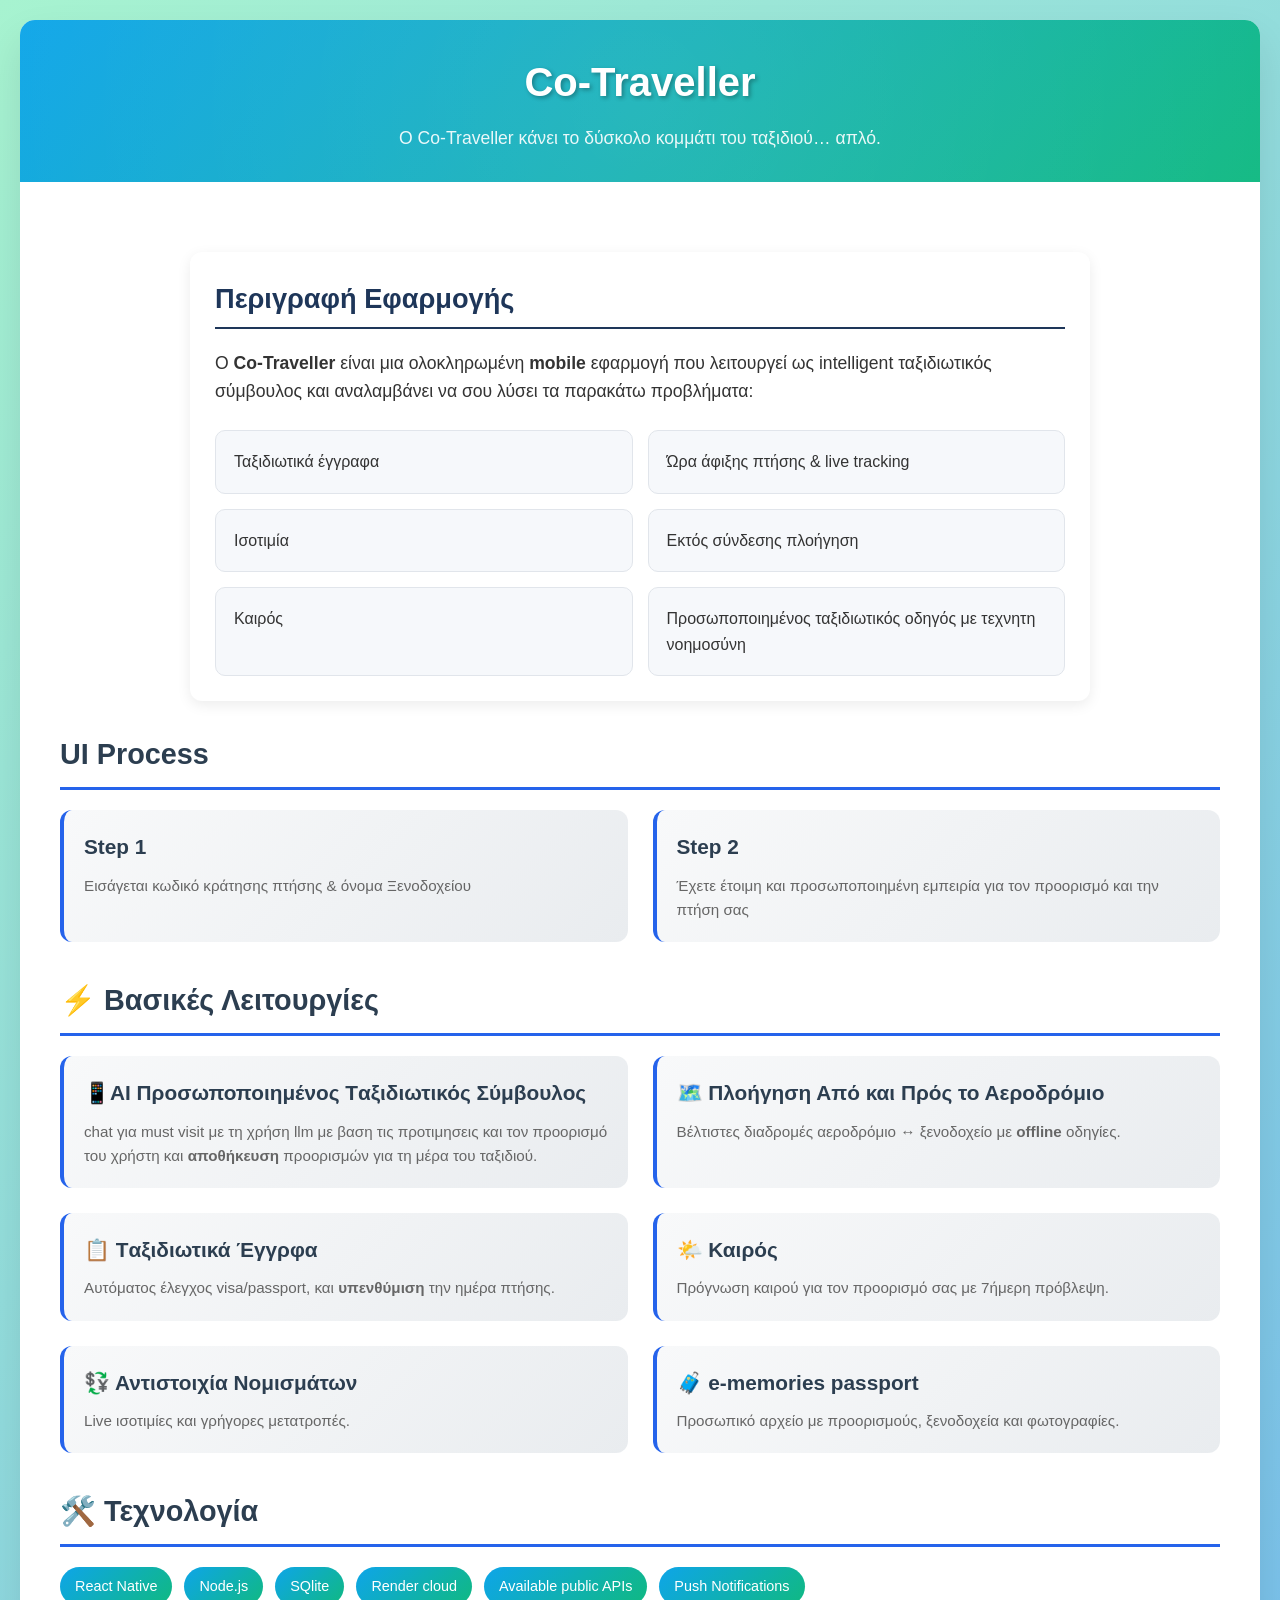
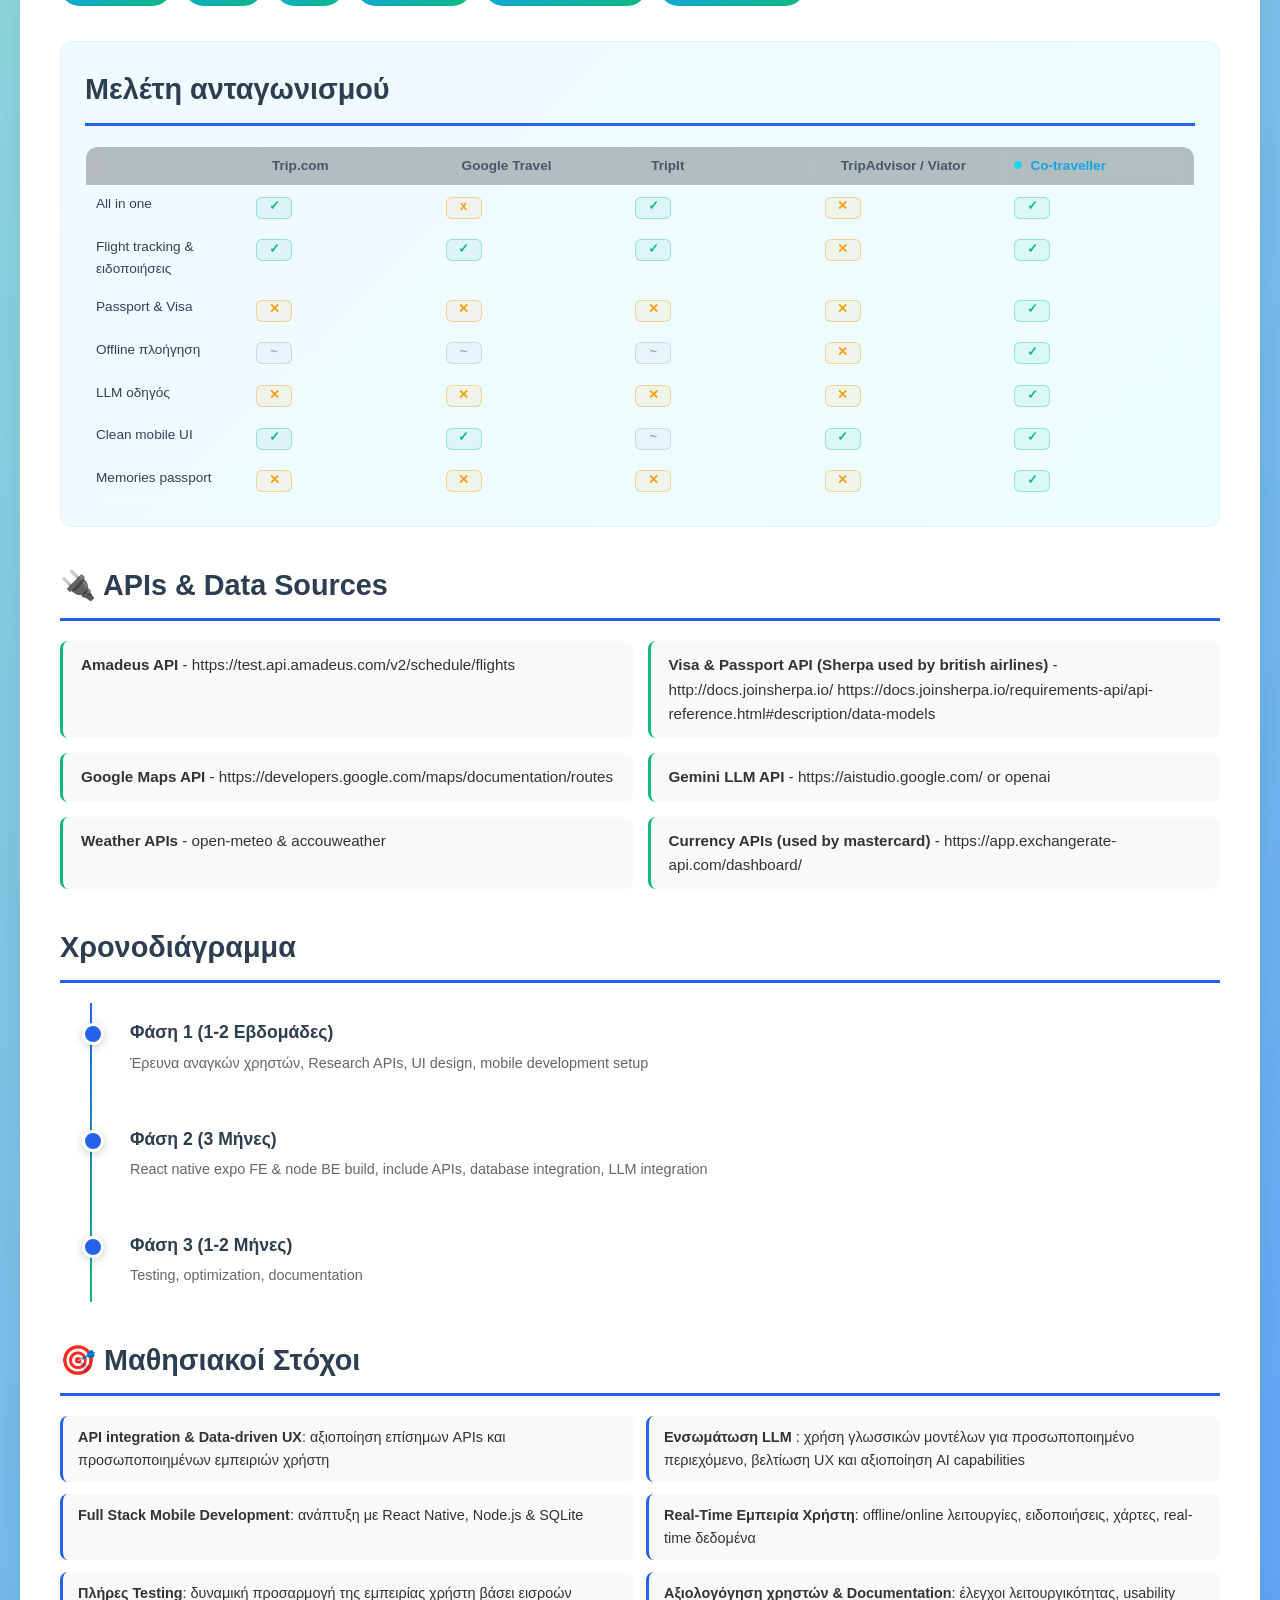
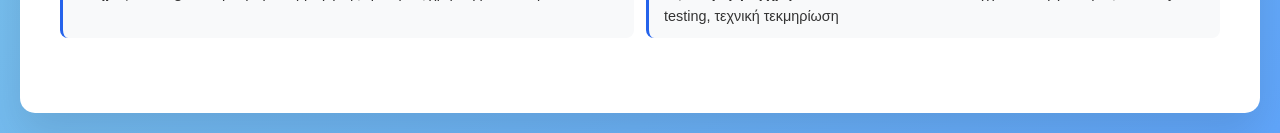
==== commit 60920735: "updated" ====
--- a/index.html
+++ b/index.html
@@ -72,20 +72,20 @@
                 <h2>⚡ Βασικές Λειτουργίες</h2>
                 <div class="features-grid">
                     <div class="feature-card">
-                        <h3>🛫 Flight Tracking</h3>
-                        <p>Real‑time παρακολούθηση πτήσεων </p>
+                        <h3>📱AI Προσωποποιημένος Tαξιδιωτικός Σύμβουλος</h3>
+                        <p>chat για must visit με τη χρήση llm με βαση τις προτιμησεις και τον προορισμό του χρήστη και <strong>αποθήκευση</strong> προορισμών για τη μέρα του ταξιδιού.</p>
+                    </div>
+                      <div class="feature-card">
+                        <h3>🗺️ Πλοήγηση Από και Πρός το Αεροδρόμιο </h3>
+                        <p>Βέλτιστες διαδρομές αεροδρόμιο ↔ ξενοδοχείο με <strong>offline</strong> οδηγίες.</p>
                     </div>
                     <div class="feature-card">
                         <h3>📋 Tαξιδιωτικά Έγγρφα </h3>
                         <p>Αυτόματος έλεγχος visa/passport, και <strong>υπενθύμιση</strong> την ημέρα πτήσης.</p>
                     </div>
                     <div class="feature-card">
-                        <h3>🗺️ Πλοήγηση Από και Πρός το Αεροδρόμιο </h3>
-                        <p>Βέλτιστες διαδρομές αεροδρόμιο ↔ ξενοδοχείο με <strong>offline</strong> οδηγίες.</p>
-                    </div>
-                    <div class="feature-card">
-                        <h3>📱 Must visit LLM <br>Tαξιδιωτικός οδηγός</h3>
-                        <p>Προσωποποιημένες προτάσεις για αξιοθέατα & φαγητό με LLM.</p>
+                      <h3>🌤️ Καιρός</h3>
+                      <p>Πρόγνωση καιρού για τον προορισμό σας με 7ήμερη πρόβλεψη.</p>
                     </div>
                     <div class="feature-card">
                       <h3>💱 Αντιστοιχία Νομισμάτων</h3>
@@ -107,7 +107,7 @@
                     <div class="tech-item">SQlite</div>
                     <div class="tech-item">Render cloud</div>
                     <div class="tech-item">Available public APIs</div>
-                    <div class="tech-item"> Push Notifications</div>
+                    <div class="tech-item">Push Notifications</div>
                 </div>
             </div>
 
@@ -184,11 +184,11 @@
                 <h2>🔌 APIs & Data Sources</h2>
                 <div class="apis-list">
                     <div class="api-item"><strong>Amadeus API</strong> - https://test.api.amadeus.com/v2/schedule/flights </div>
-                    <div class="api-item"><strong>Tourist Visa API</strong> - http://docs.joinsherpa.io/ https://docs.joinsherpa.io/requirements-api/api-reference.html#description/data-models</div>
+                    <div class="api-item"><strong>Visa & Passport API (Sherpa used by british airlines)</strong> - http://docs.joinsherpa.io/ https://docs.joinsherpa.io/requirements-api/api-reference.html#description/data-models</div>
                     <div class="api-item"><strong>Google Maps API</strong> - https://developers.google.com/maps/documentation/routes</div>
-                    <div class="api-item"><strong>LLM API</strong> - https://cloud.google.com/ai/llms or openai </div>
-                    <div class="api-item"><strong>Weather APIs</strong> - https://www.weatherapi.com/api-explorer.aspx </div>
-                    <div class="api-item"><strong>Currency APIs</strong> - https://developer.visa.com/capabilities/foreign_exchange/reference#tag/Foreign-Exchange-Rates-API/operation/ForeignExchangeRates_v2%20-%20Latest</div>
+                    <div class="api-item"><strong>Gemini LLM API</strong> - https://aistudio.google.com/ or openai </div>
+                    <div class="api-item"><strong>Weather APIs</strong> - open-meteo & accouweather </div>
+                    <div class="api-item"><strong>Currency APIs (used by mastercard) </strong> - https://app.exchangerate-api.com/dashboard/</div>
                 </div>
             </div>
         
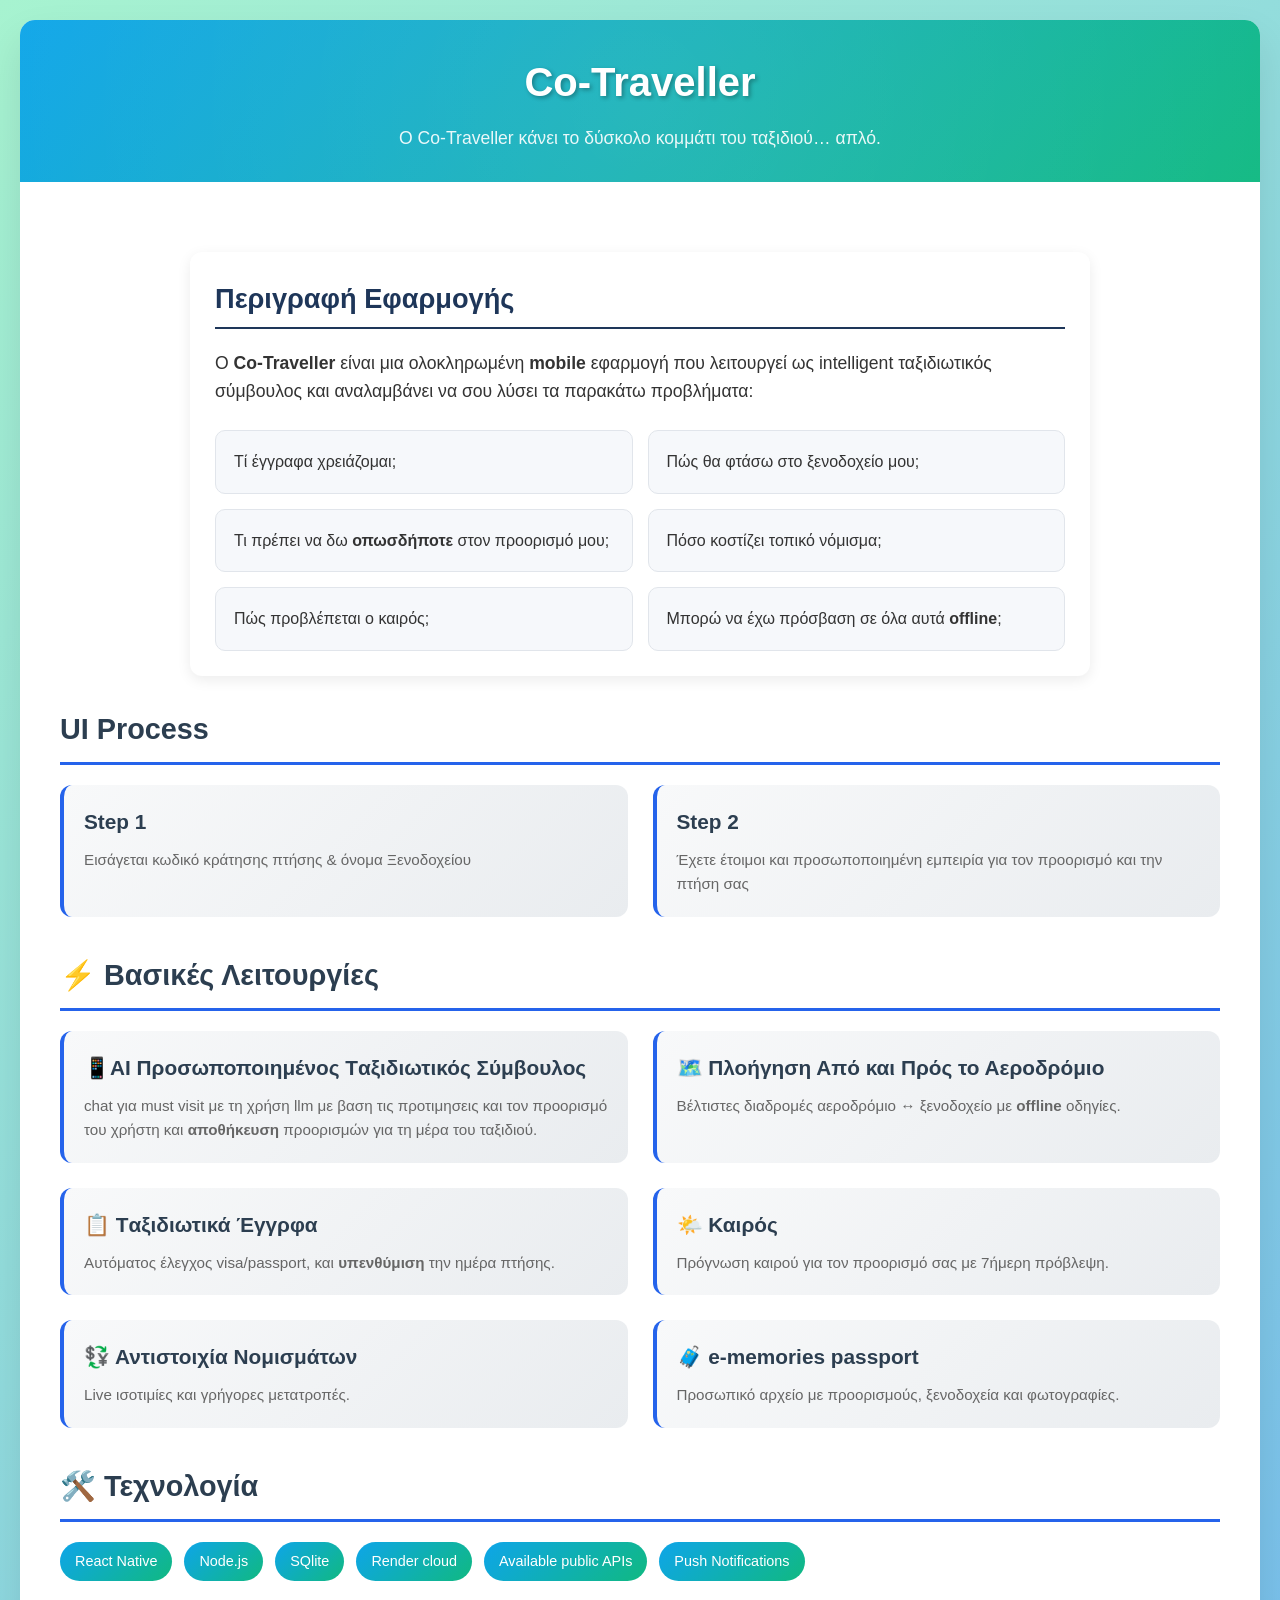
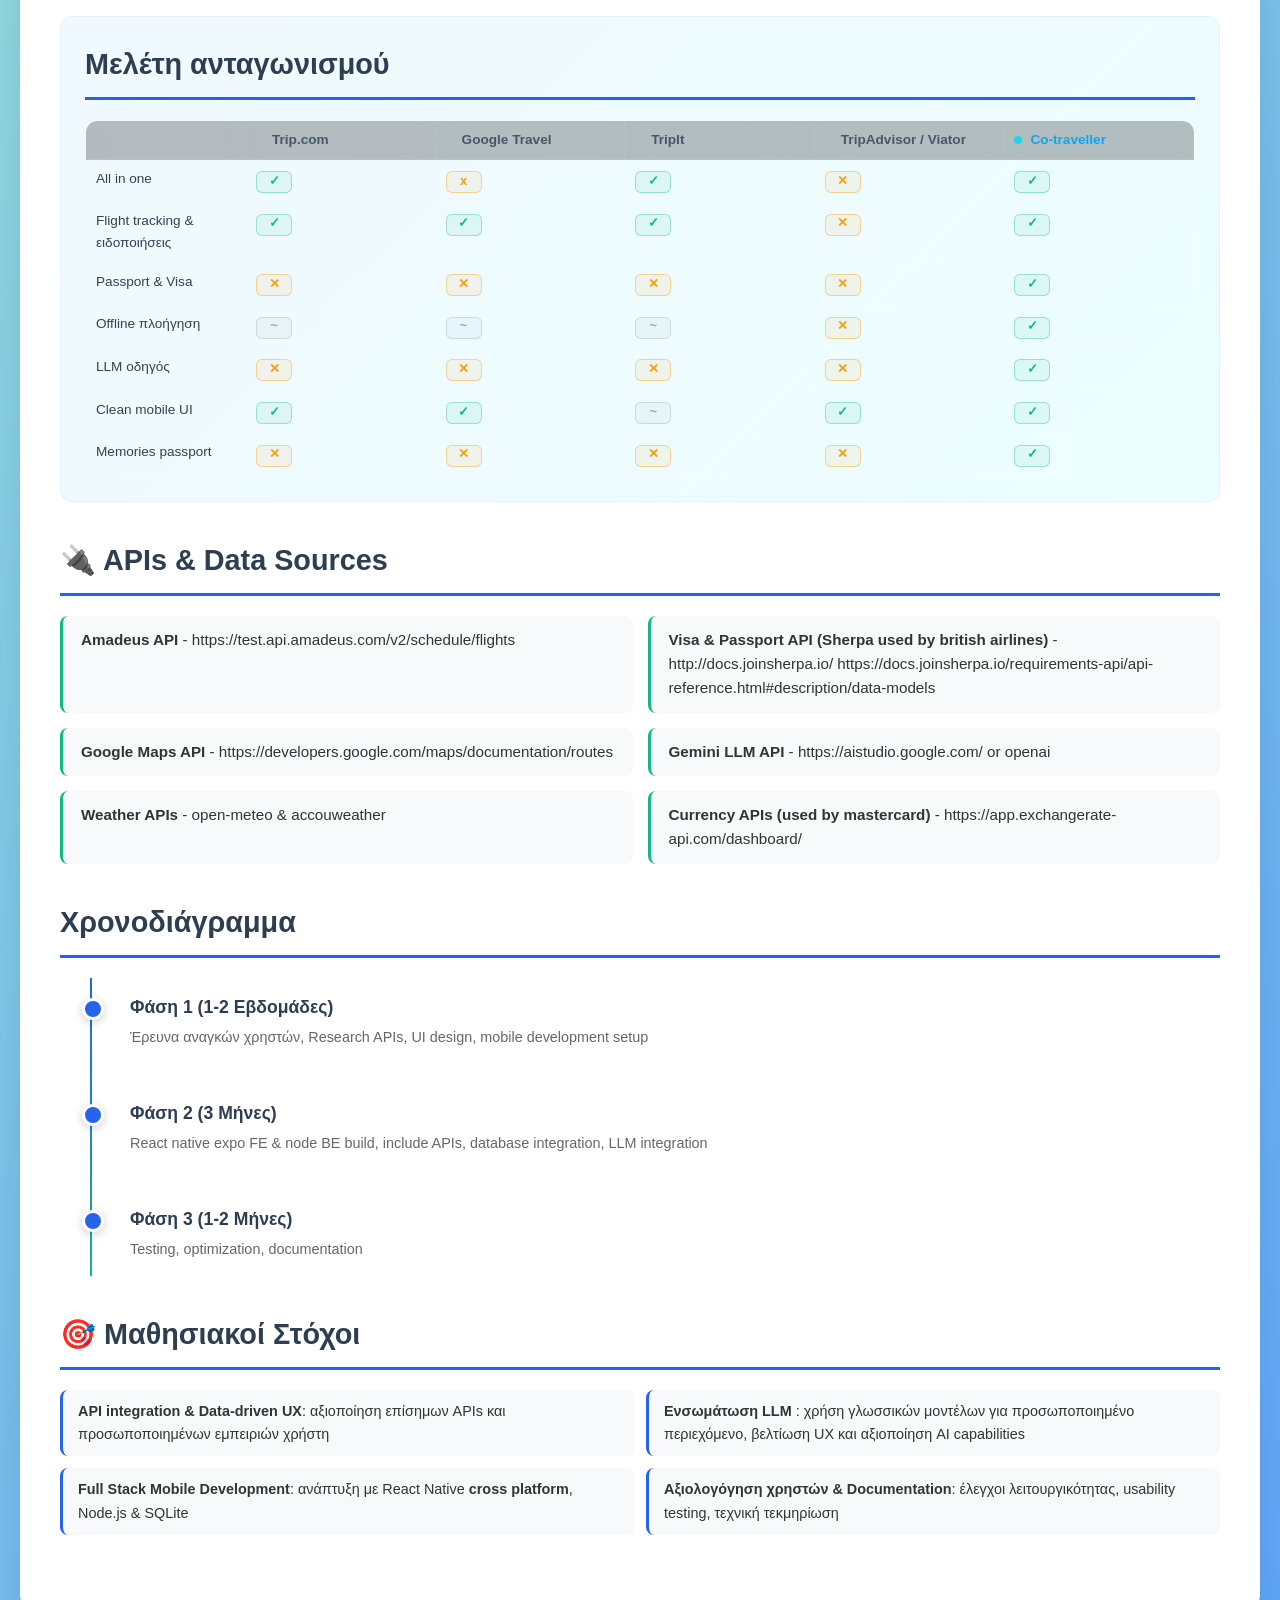
==== commit 5e0f38d3: "mathpoint" ====
--- a/index.html
+++ b/index.html
@@ -27,27 +27,27 @@
   <div style="display: grid; grid-template-columns: repeat(auto-fit, minmax(280px, 1fr)); gap: 15px;">
     
     <div style="background:#f6f8fb; padding:18px; border-radius:10px; border:1px solid #e1e5eb;">
-      Ταξιδιωτικά έγγραφα
-    </div>
-    
-    <div style="background:#f6f8fb; padding:18px; border-radius:10px; border:1px solid #e1e5eb;">
-      Ώρα άφιξης πτήσης & live tracking
-    </div>
-    
-    <div style="background:#f6f8fb; padding:18px; border-radius:10px; border:1px solid #e1e5eb;">
-      Ισοτιμία
-    </div>
-    
-    <div style="background:#f6f8fb; padding:18px; border-radius:10px; border:1px solid #e1e5eb;">
-      Εκτός σύνδεσης πλοήγηση
-    </div>
-    
-    <div style="background:#f6f8fb; padding:18px; border-radius:10px; border:1px solid #e1e5eb;">
-      Καιρός
-    </div>
-    
-    <div style="background:#f6f8fb; padding:18px; border-radius:10px; border:1px solid #e1e5eb;">
-      Προσωποποιημένος ταξιδιωτικός οδηγός με τεχνητη νοημοσύνη
+      Τί έγγραφα χρειάζομαι;
+    </div>
+    
+    <div style="background:#f6f8fb; padding:18px; border-radius:10px; border:1px solid #e1e5eb;">
+      Πώς θα φτάσω στο ξενοδοχείο μου;
+    </div>
+    
+    <div style="background:#f6f8fb; padding:18px; border-radius:10px; border:1px solid #e1e5eb;">
+      Τι πρέπει να δω <strong>οπωσδήποτε</strong> στον προορισμό μου;
+    </div>
+    
+    <div style="background:#f6f8fb; padding:18px; border-radius:10px; border:1px solid #e1e5eb;">
+      Πόσο κοστίζει τοπικό νόμισμα;
+    </div>
+    
+    <div style="background:#f6f8fb; padding:18px; border-radius:10px; border:1px solid #e1e5eb;">
+      Πώς προβλέπεται ο καιρός;
+    </div>
+    
+    <div style="background:#f6f8fb; padding:18px; border-radius:10px; border:1px solid #e1e5eb;">
+      Μπορώ να έχω πρόσβαση σε όλα αυτά <strong>offline</strong>;
     </div>
 
   </div>
@@ -63,7 +63,7 @@
                     </div>
                     <div class="feature-card">
                         <h3>Step 2</h3>
-                        <p>Έχετε έτοιμη και προσωποποιημένη εμπειρία για τον προορισμό και την πτήση σας</p>
+                        <p>Έχετε έτοιμοι και προσωποποιημένη εμπειρία για τον προορισμό και την πτήση σας</p>
                     </div>
                 </div>
             </div>
@@ -216,9 +216,7 @@
                 <ul class="learning-goals">
                     <li><strong>API integration & Data-driven UX</strong>: αξιοποίηση επίσημων APIs και προσωποποιημένων εμπειριών χρήστη</li>
                     <li><strong>Ενσωμάτωση LLM </strong>: χρήση γλωσσικών μοντέλων για προσωποποιημένο περιεχόμενο, βελτίωση UX και αξιοποίηση AI capabilities</li>
-                    <li><strong>Full Stack Mobile Development</strong>: ανάπτυξη με React Native, Node.js & SQLite</li>
-                    <li><strong>Real-Time Εμπειρία Χρήστη</strong>: offline/online λειτουργίες, ειδοποιήσεις, χάρτες, real-time δεδομένα</li>
-                    <li><strong>Πλήρες Testing</strong>: δυναμική προσαρμογή της εμπειρίας χρήστη βάσει εισροών</li>
+                    <li><strong>Full Stack Mobile Development</strong>: ανάπτυξη με React Native <strong>cross platform</strong>, Node.js & SQLite</li>
                     <li><strong>Αξιολογόγηση χρηστών & Documentation</strong>: έλεγχοι λειτουργικότητας, usability testing, τεχνική τεκμηρίωση</li>
                 </ul>
             </div>
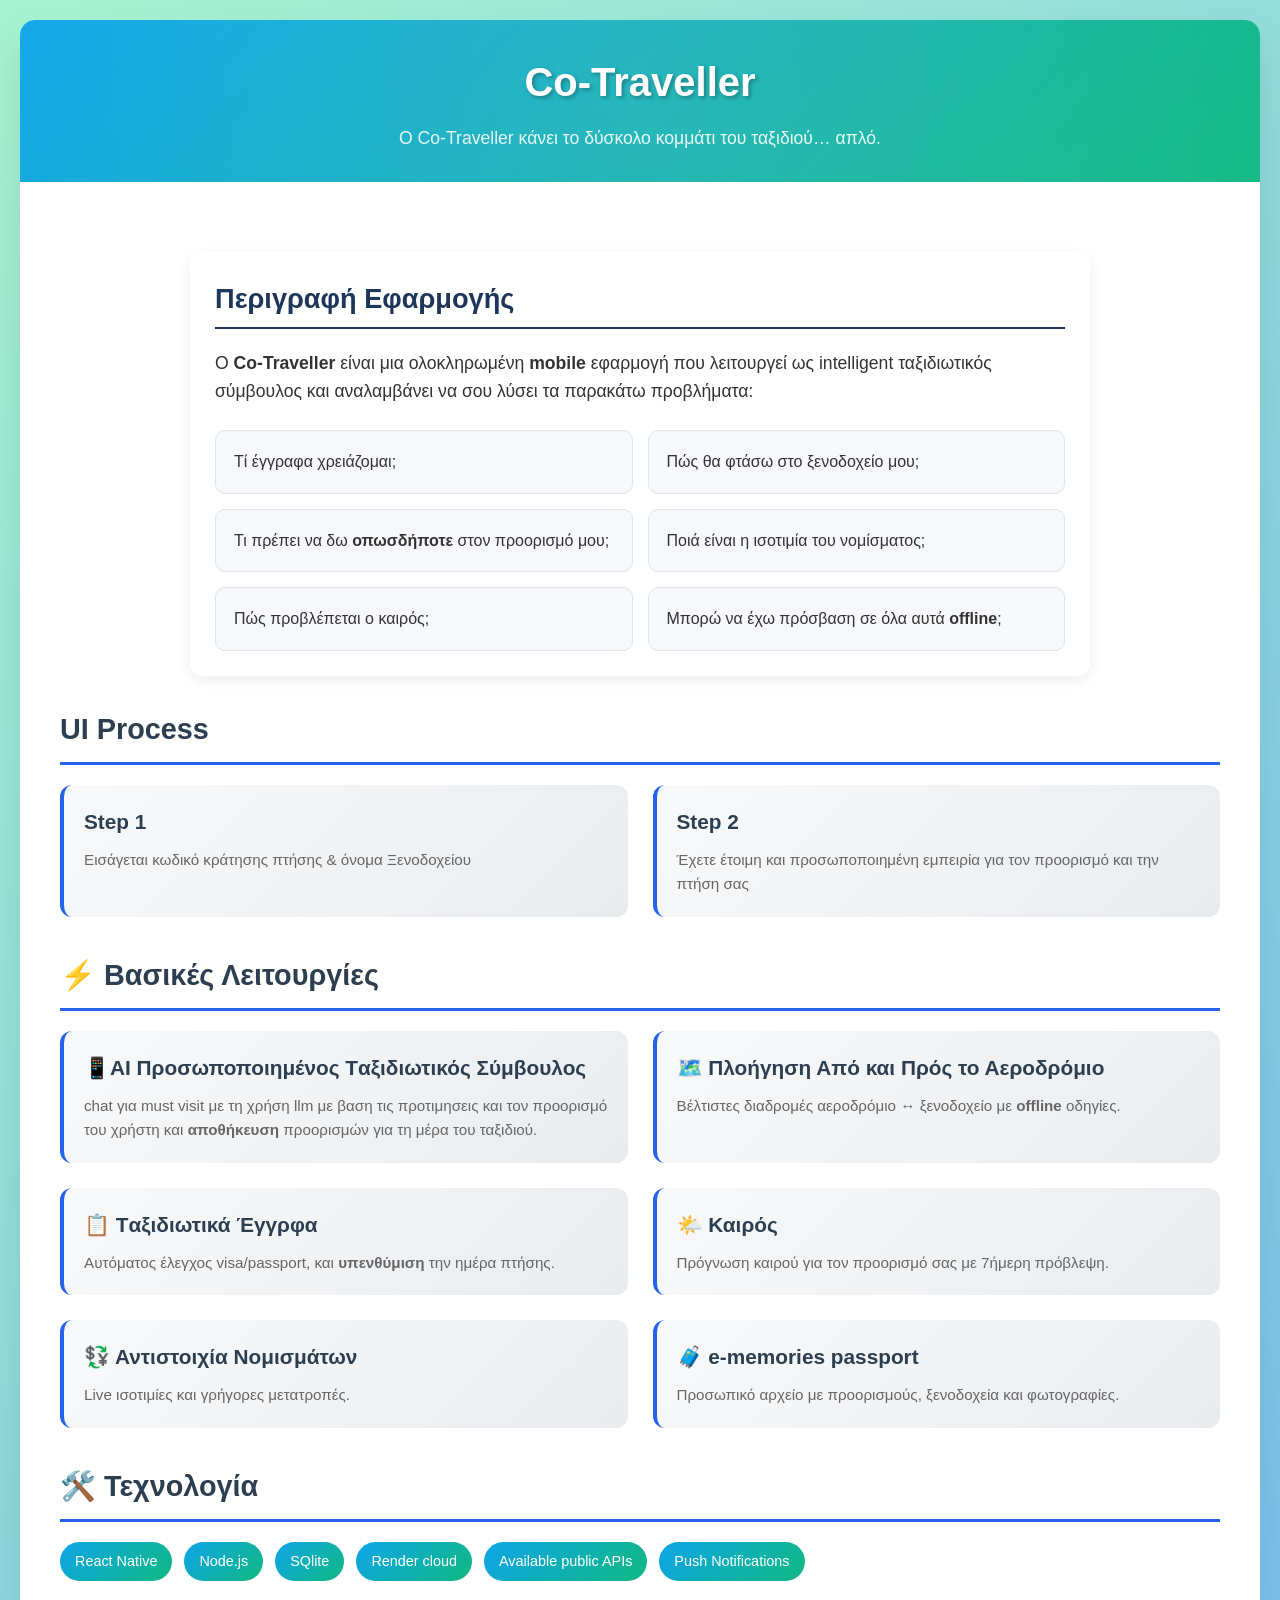
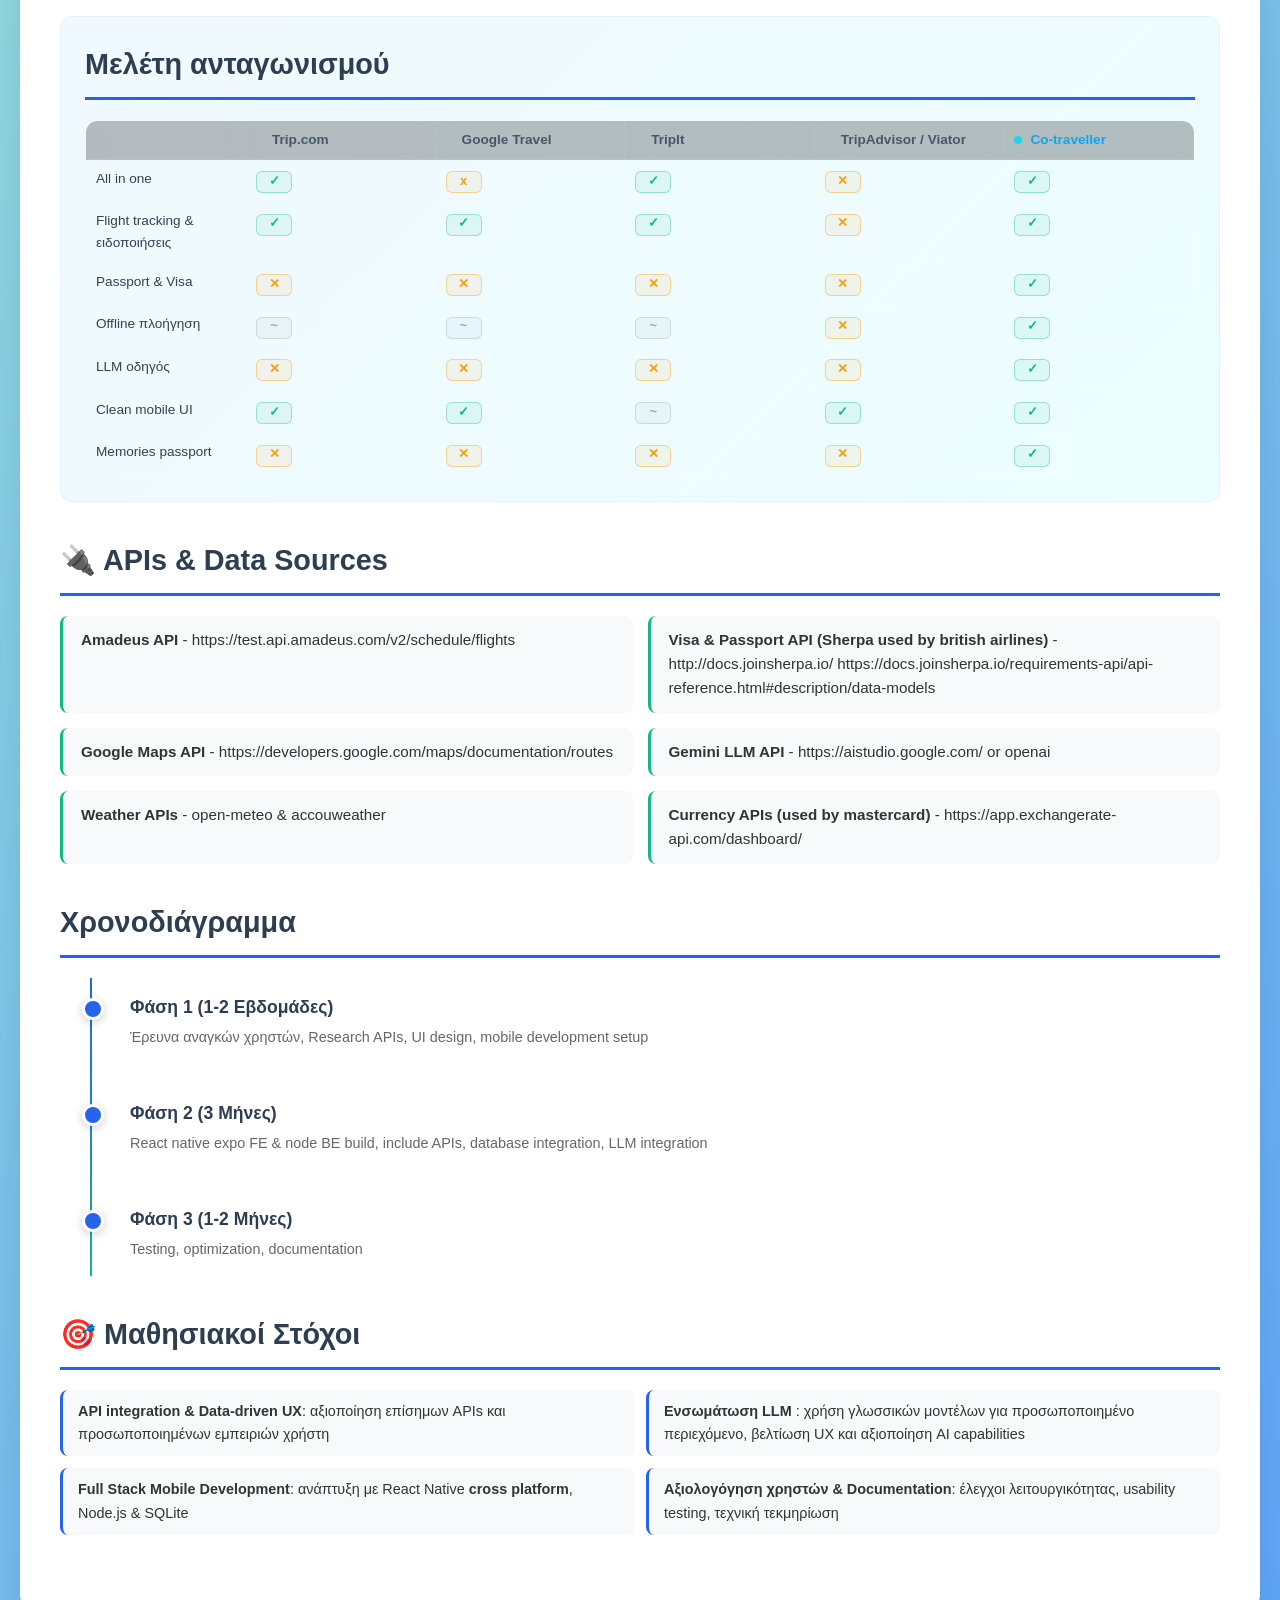
==== commit f9a390c0: "mini changes" ====
--- a/index.html
+++ b/index.html
@@ -39,7 +39,7 @@
     </div>
     
     <div style="background:#f6f8fb; padding:18px; border-radius:10px; border:1px solid #e1e5eb;">
-      Πόσο κοστίζει τοπικό νόμισμα;
+      Ποιά είναι η ισοτιμία του νομίσματος;
     </div>
     
     <div style="background:#f6f8fb; padding:18px; border-radius:10px; border:1px solid #e1e5eb;">
@@ -63,7 +63,7 @@
                     </div>
                     <div class="feature-card">
                         <h3>Step 2</h3>
-                        <p>Έχετε έτοιμοι και προσωποποιημένη εμπειρία για τον προορισμό και την πτήση σας</p>
+                        <p>Έχετε έτοιμη και προσωποποιημένη εμπειρία για τον προορισμό και την πτήση σας</p>
                     </div>
                 </div>
             </div>
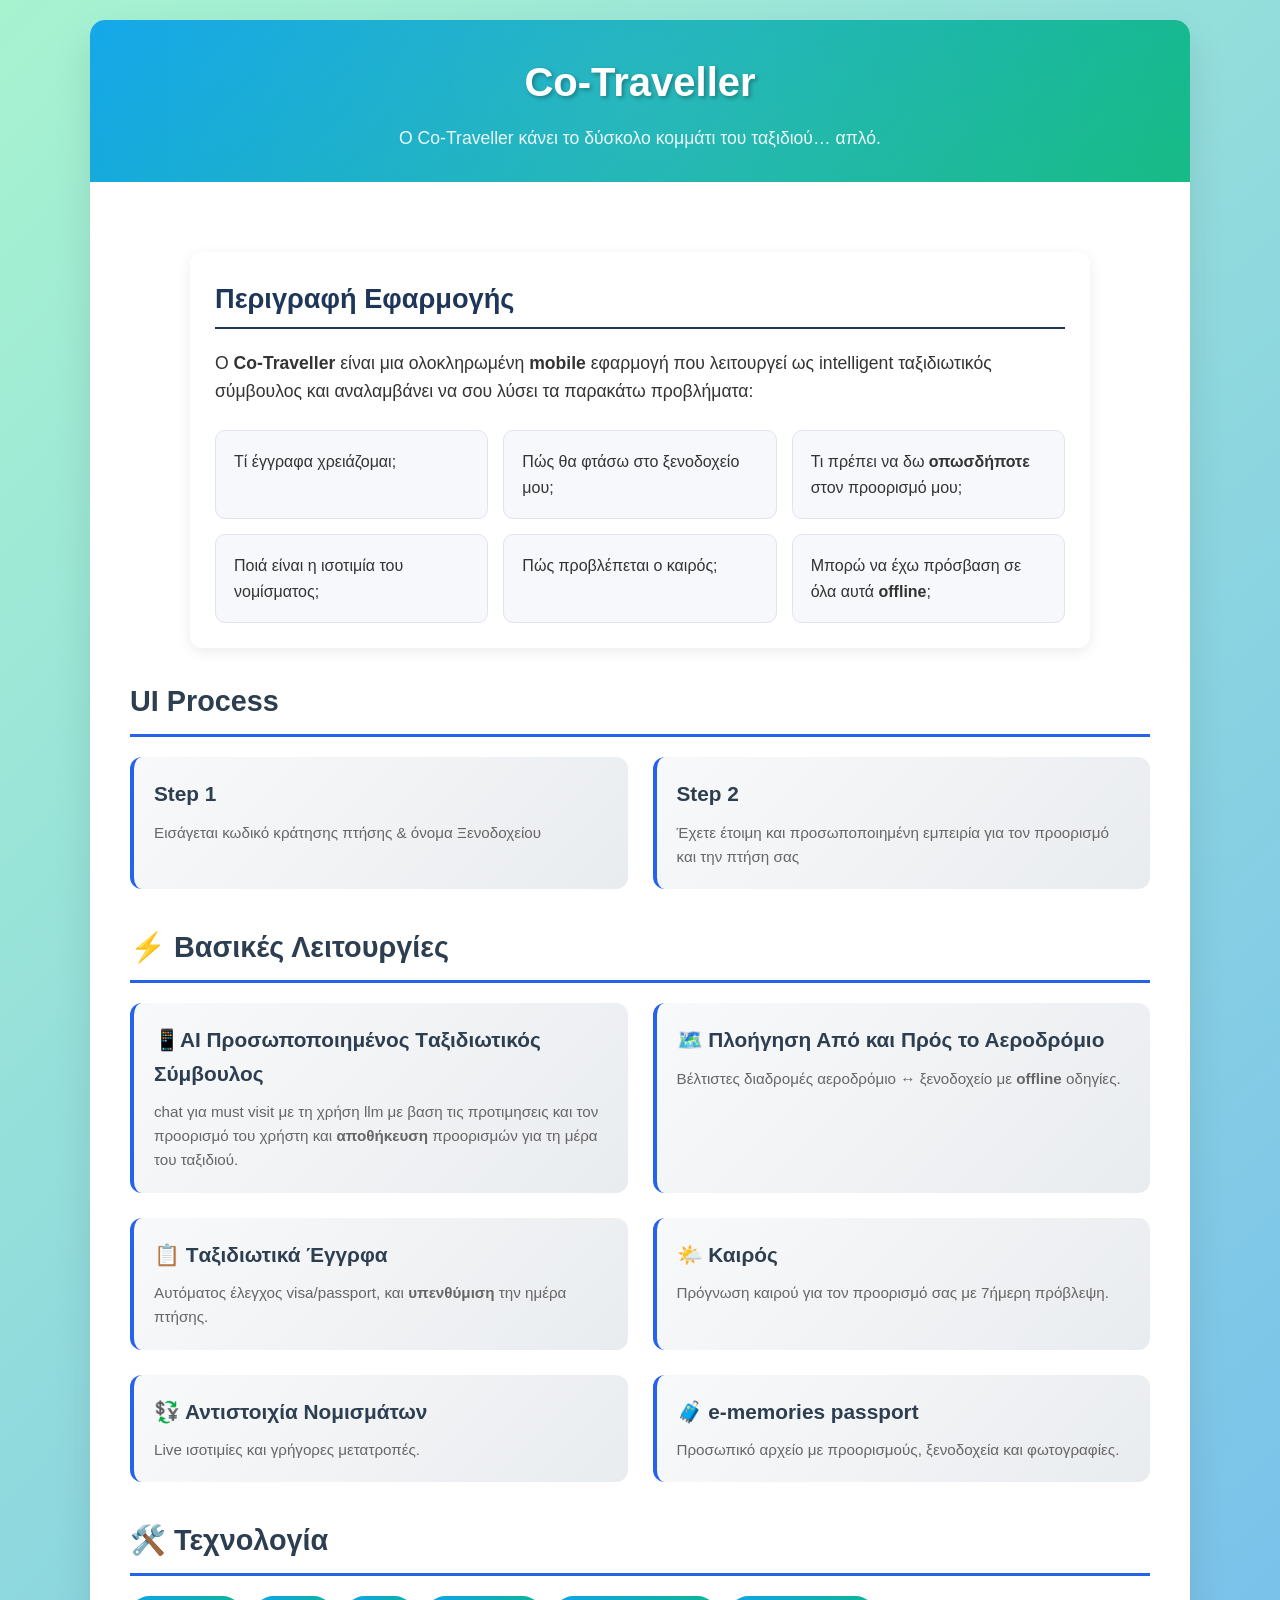
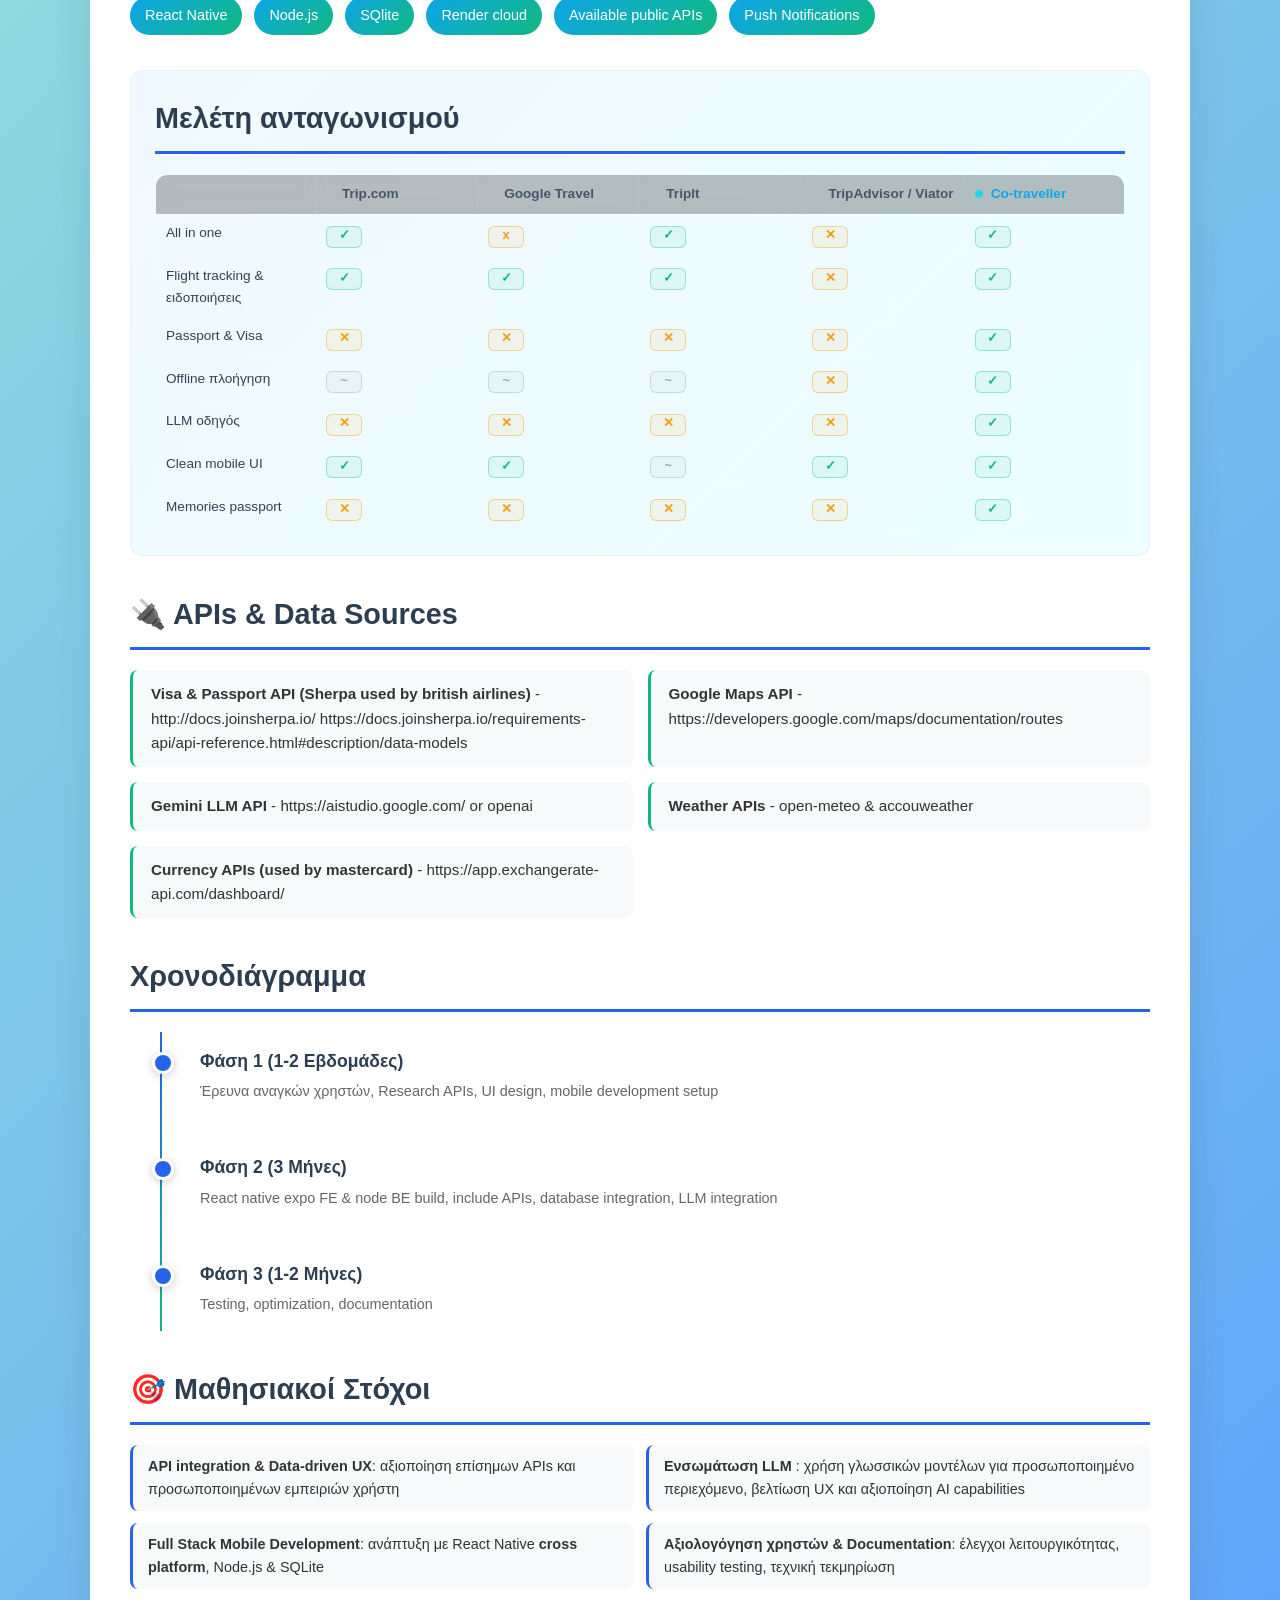
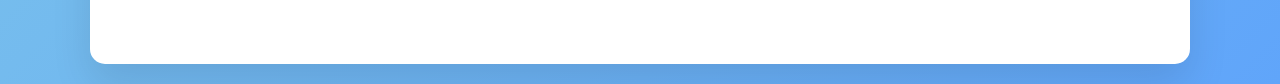
==== commit 017184c5: "changes" ====
--- a/index.html
+++ b/index.html
@@ -14,39 +14,39 @@
         </div>
 
         <div class="content">
-            <div style="max-width: 900px; margin: 30px auto; padding: 25px; border-radius: 12px; background: #ffffff; box-shadow: 0 4px 14px rgba(0,0,0,0.08); font-family: 'Segoe UI', Roboto, sans-serif; color: #333;">
-
-  <h2 style="margin-bottom: 20px; font-size: 1.7em; color: #1e3659; border-bottom: 2px solid #1e3659; padding-bottom: 6px;">
+            <div class="intro-card">
+
+  <h2 class="intro-title">
     Περιγραφή Εφαρμογής
   </h2>
 
-  <p style="font-size: 1.1em; line-height: 1.6; margin-bottom: 25px;">
+  <p class="intro-copy">
     Ο <strong>Co-Traveller</strong> είναι μια ολοκληρωμένη <strong>mobile</strong> εφαρμογή που λειτουργεί ως intelligent ταξιδιωτικός σύμβουλος και αναλαμβάνει να σου λύσει τα παρακάτω προβλήματα:
   </p>
 
-  <div style="display: grid; grid-template-columns: repeat(auto-fit, minmax(280px, 1fr)); gap: 15px;">
-    
-    <div style="background:#f6f8fb; padding:18px; border-radius:10px; border:1px solid #e1e5eb;">
+  <div class="intro-grid">
+    
+    <div class="intro-item">
       Τί έγγραφα χρειάζομαι;
     </div>
     
-    <div style="background:#f6f8fb; padding:18px; border-radius:10px; border:1px solid #e1e5eb;">
+    <div class="intro-item">
       Πώς θα φτάσω στο ξενοδοχείο μου;
     </div>
     
-    <div style="background:#f6f8fb; padding:18px; border-radius:10px; border:1px solid #e1e5eb;">
+    <div class="intro-item">
       Τι πρέπει να δω <strong>οπωσδήποτε</strong> στον προορισμό μου;
     </div>
     
-    <div style="background:#f6f8fb; padding:18px; border-radius:10px; border:1px solid #e1e5eb;">
+    <div class="intro-item">
       Ποιά είναι η ισοτιμία του νομίσματος;
     </div>
     
-    <div style="background:#f6f8fb; padding:18px; border-radius:10px; border:1px solid #e1e5eb;">
+    <div class="intro-item">
       Πώς προβλέπεται ο καιρός;
     </div>
     
-    <div style="background:#f6f8fb; padding:18px; border-radius:10px; border:1px solid #e1e5eb;">
+    <div class="intro-item">
       Μπορώ να έχω πρόσβαση σε όλα αυτά <strong>offline</strong>;
     </div>
 
@@ -183,7 +183,6 @@
             <div class="section">
                 <h2>🔌 APIs & Data Sources</h2>
                 <div class="apis-list">
-                    <div class="api-item"><strong>Amadeus API</strong> - https://test.api.amadeus.com/v2/schedule/flights </div>
                     <div class="api-item"><strong>Visa & Passport API (Sherpa used by british airlines)</strong> - http://docs.joinsherpa.io/ https://docs.joinsherpa.io/requirements-api/api-reference.html#description/data-models</div>
                     <div class="api-item"><strong>Google Maps API</strong> - https://developers.google.com/maps/documentation/routes</div>
                     <div class="api-item"><strong>Gemini LLM API</strong> - https://aistudio.google.com/ or openai </div>
@@ -223,4 +222,4 @@
     </div>
 </div>
 </body>
-</html>+</html>
--- a/index.css
+++ b/index.css
@@ -17,7 +17,7 @@
 }
 
 .container {
-    max-width: νονε;
+    width: min(1100px, 100%);
     margin: 0 auto;
     background: white;
     border-radius: 15px;
@@ -73,6 +73,43 @@
 
 .content {
     padding: 40px;
+}
+
+.intro-card {
+    max-width: 900px;
+    margin: 30px auto;
+    padding: 25px;
+    border-radius: 12px;
+    background: #ffffff;
+    box-shadow: 0 4px 14px rgba(0,0,0,0.08);
+    color: #333;
+}
+
+.intro-title {
+    margin-bottom: 20px;
+    font-size: 1.7em;
+    color: #1e3659;
+    border-bottom: 2px solid #1e3659;
+    padding-bottom: 6px;
+}
+
+.intro-copy {
+    font-size: 1.1em;
+    line-height: 1.6;
+    margin-bottom: 25px;
+}
+
+.intro-grid {
+    display: grid;
+    grid-template-columns: repeat(auto-fit, minmax(240px, 1fr));
+    gap: 15px;
+}
+
+.intro-item {
+    background: #f6f8fb;
+    padding: 18px;
+    border-radius: 10px;
+    border: 1px solid #e1e5eb;
 }
 
 .section {
@@ -448,8 +485,8 @@
 .partial { color:#f59e0b; border-color: rgba(245,158,11,0.4)!important; background: rgba(245,158,11,0.08)!important; }
 .no { color:#9ca3af; border-color: rgba(156,163,175,0.35)!important; background: rgba(156,163,175,0.08)!important; }
 
-.matrix-wrap { margin-top:12px; overflow:hidden; border:1px solid rgba(255,255,255,0.12); border-radius:12px; max-width:100%; }
-.matrix-grid { width:100%; min-width:100%; display:grid; grid-template-columns: 160px repeat(5, minmax(0, 1fr)); }
+.matrix-wrap { margin-top:12px; overflow-x:auto; overflow-y:hidden; border:1px solid rgba(255,255,255,0.12); border-radius:12px; max-width:100%; -webkit-overflow-scrolling: touch; }
+.matrix-grid { width:max-content; min-width:100%; display:grid; grid-template-columns: 160px repeat(5, minmax(110px, 1fr)); }
 .matrix-cell { padding:8px 10px; border-bottom:1px solid rgba(255,255,255,0.08); border-right:1px solid rgba(255,255,255,0.06); }
 .matrix-head { position:sticky; top:0; backdrop-filter: blur(8px); -webkit-backdrop-filter: blur(8px); background:rgba(0,0,0,0.25); font-weight:700; }
 .matrix-col-title { font-size:0.85em; color:#1e293b; }
@@ -462,7 +499,41 @@
 .note { margin-top:10px; font-size:0.82em; color:#475569; opacity:0.9; }
 
 @media (max-width: 768px) {
-  .matrix-grid { width:100%; min-width:100%; grid-template-columns: 140px repeat(5, minmax(0, 1fr)); }
+  body { padding: 12px; }
+  .header { padding: 24px 18px; }
+  .header h1 { font-size: 2rem; }
+  .header p { font-size: 1rem; }
+  .content { padding: 24px 18px; }
+  .intro-card {
+    margin: 20px auto;
+    padding: 18px;
+  }
+  .section { margin-bottom: 28px; }
+  .section h2 { font-size: 1.45em; }
+  .features-grid,
+  .apis-list,
+  .learning-goals,
+  .compare-grid,
+  .kpi-row {
+    grid-template-columns: 1fr;
+  }
+  .tech-stack {
+    gap: 10px;
+  }
+  .tech-item {
+    width: 100%;
+    text-align: center;
+  }
+  .timeline::before { left: 18px; }
+  .timeline-item {
+    padding: 12px 0 12px 46px;
+    margin-bottom: 14px;
+  }
+  .timeline-item::before {
+    left: 10px;
+    top: 18px;
+  }
+  .matrix-grid { width:max-content; min-width:720px; grid-template-columns: 140px repeat(5, minmax(110px, 1fr)); }
   .matrix-cell { padding:6px 8px; }
   .matrix-col-title, .matrix-row-title { font-size:0.78em; }
   .pill { width:32px; height:20px; font-size:0.75em; border-radius:6px; }
@@ -472,6 +543,22 @@
 @media (max-width: 768px) {
   .label { display:none; }
   .heat-row { grid-template-columns: 120px 1fr; }
+}
+
+@media (max-width: 480px) {
+    .header h1 { font-size: 1.7rem; }
+    .content { padding: 20px 14px; }
+    .intro-title { font-size: 1.4em; }
+    .intro-copy,
+    .feature-card p,
+    .api-item,
+    .timeline-item p,
+    .learning-goals li {
+        font-size: 0.92em;
+    }
+    .intro-grid {
+        grid-template-columns: 1fr;
+    }
 }
 
 @media print {
@@ -488,4 +575,4 @@
     .section {
         page-break-inside: avoid;
     }
-}+}
